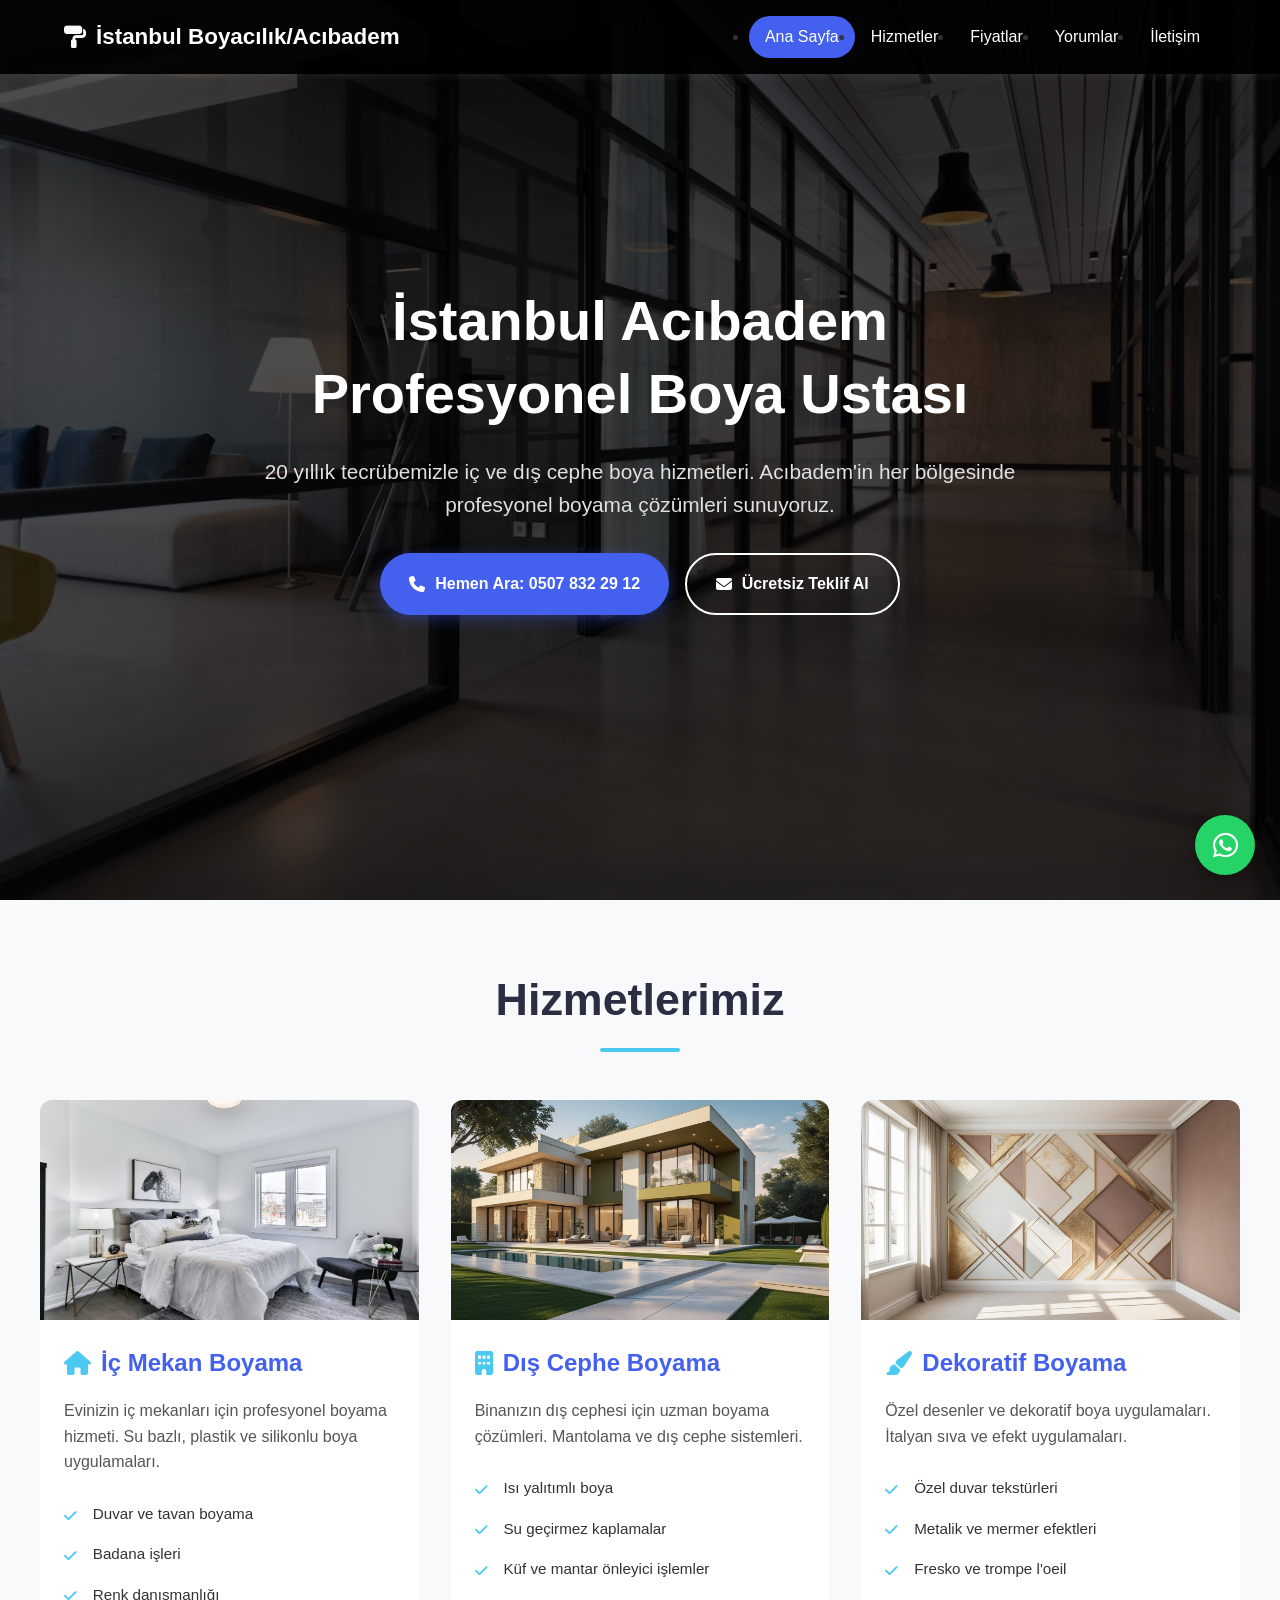
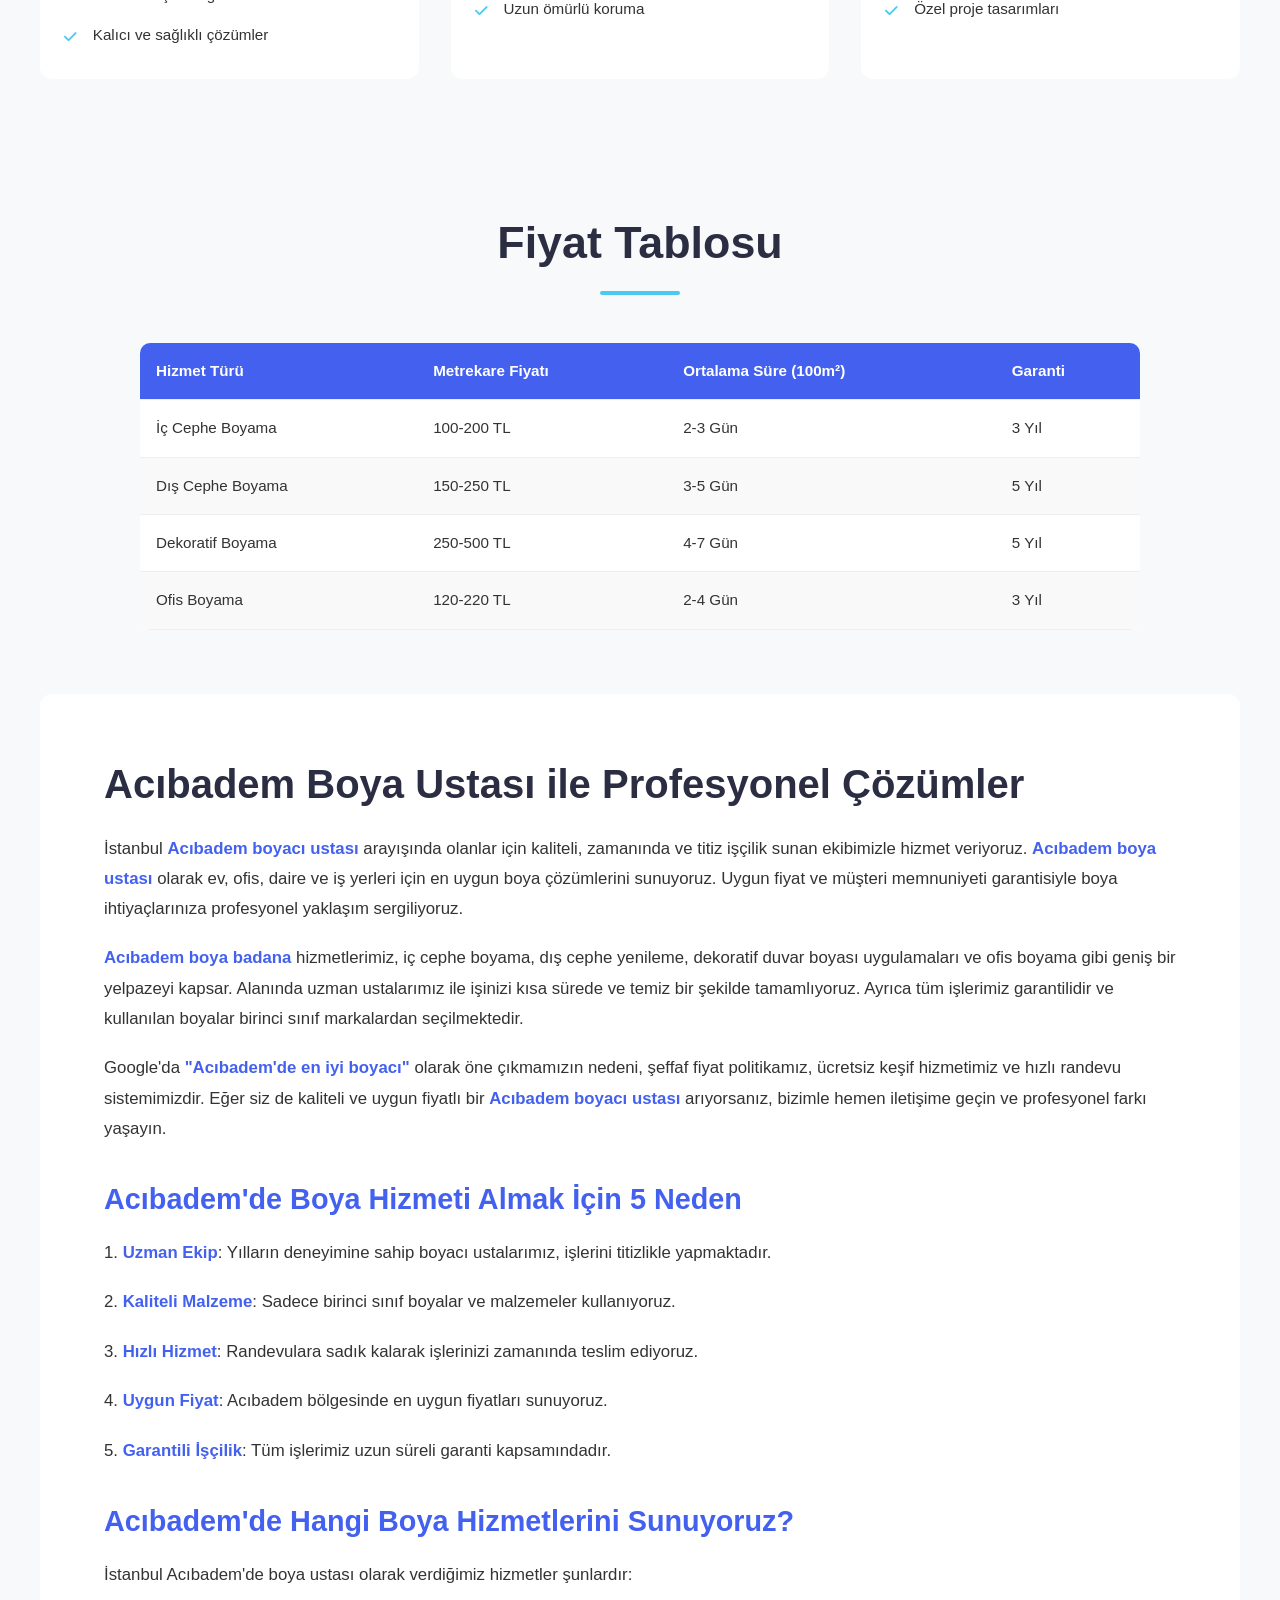
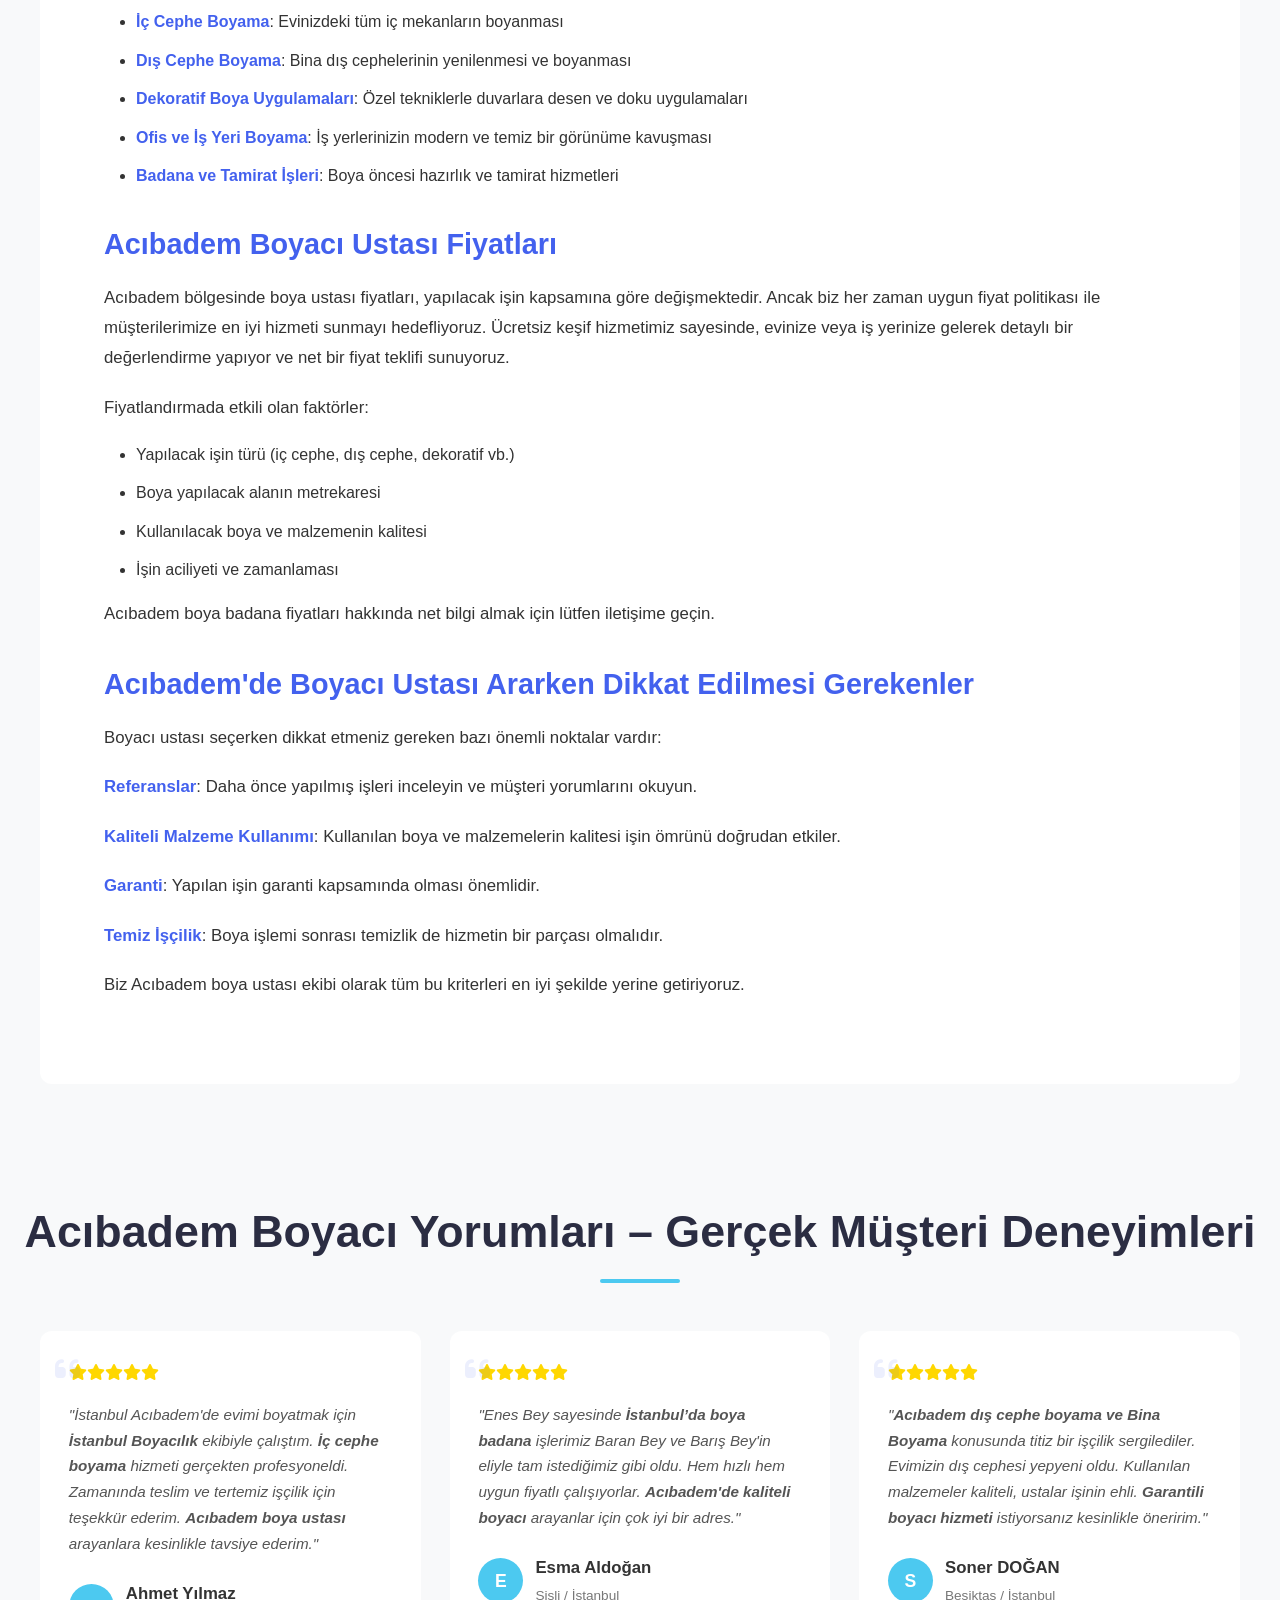
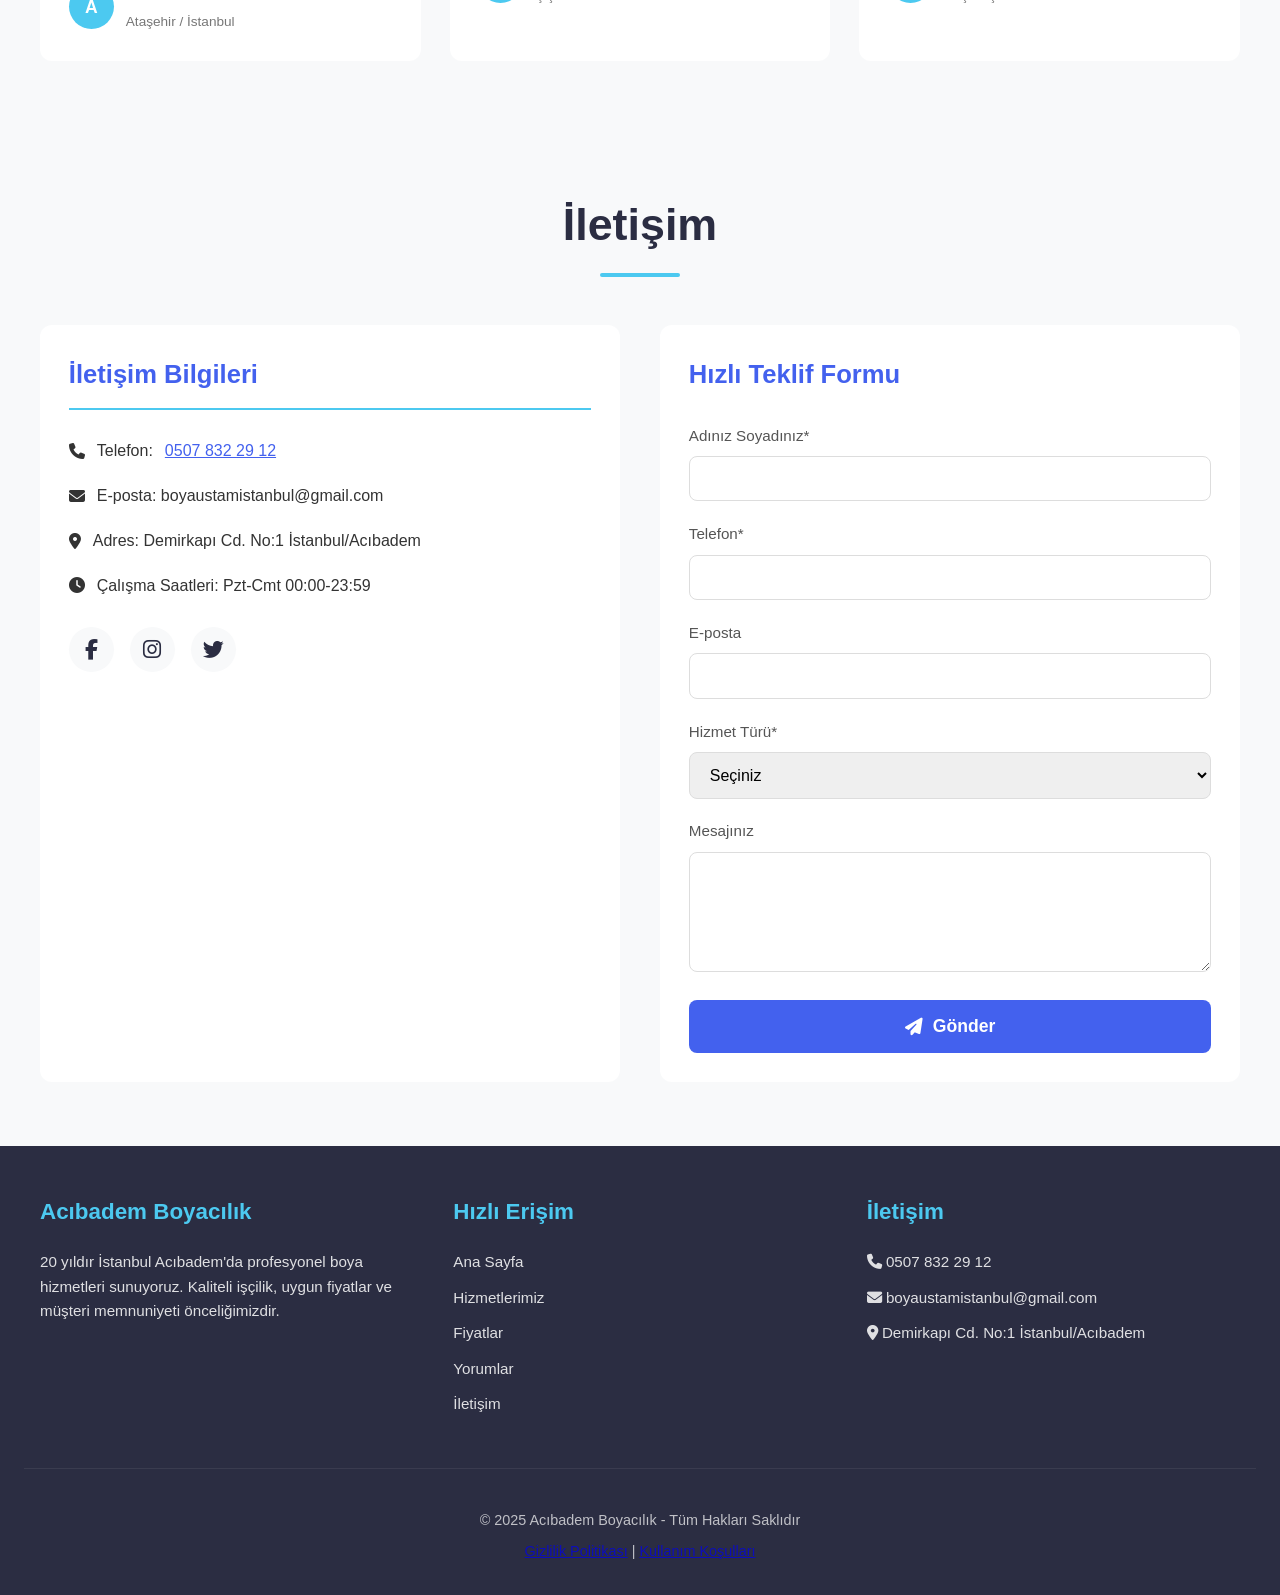
==== index.html @ 25bd0e9e "Seo calismasi" ====
<!DOCTYPE html>
<html lang="tr">
<head>
  <meta charset="UTF-8">
  <meta name="viewport" content="width=device-width, initial-scale=1.0">
  <title>İstanbul Acıbadem Boya Ustası | Profesyonel Boya Badana Hizmeti</title>

  <!-- SEO Meta Tags -->
  <meta name="description" content="Acıbadem bölgesinde 20 yıllık deneyimle iç ve dış cephe boyama, dekoratif boya ve ofis boyama hizmetleri. İstanbul Acıbadem'de uygun fiyatlı boyacı arayanlara özel çözümler.">
  <meta name="keywords" content="Acıbadem boyacı, İstanbul boya ustası, ev boyama, iç cephe boya, dış cephe boya, dekoratif boya, profesyonel boyacı, uygun fiyatlı boya badana, güvenilir boyacı Acıbadem">
  <meta name="author" content="Acıbadem Boyacılık">
  <meta name="robots" content="index, follow">

  <link rel="icon" href="images/favicon.ico" type="image/x-icon">
  <link rel="stylesheet" href="fontawesome-free-6.7.2-web/css/all.css">
  <!-- Schema.org yapılandırılmış veri (JSON-LD) -->
  <script type="application/ld+json">
  {
    "@context": "https://schema.org",
    "@type": "LocalBusiness",
    "name": "Acıbadem Boyacılık",
    "image": "https://example.com/logo.jpg",
    "address": {
      "@type": "PostalAddress",
      "streetAddress": "Demirkapı Cd. No:1",
      "addressLocality": "Acıbadem",
      "addressRegion": "İstanbul",
      "postalCode": "34000",
      "addressCountry": "TR"
    },
    "telephone": "+905078322912",
    "email": "boyaustamistanbul@gmail.com",
    "url": "https://istanbulboyacilik.com/acibadem-boya-ustasi",
    "priceRange": "₺₺",
    "openingHours": "Mo-Sa 00:00-23:59",
    "geo": {
      "@type": "GeoCoordinates",
      "latitude": "41.0138",
      "longitude": "29.0438"
    },
    "areaServed": {
      "@type": "Place",
      "name": "İstanbul Acıbadem"
    },
    "aggregateRating": {
      "@type": "AggregateRating",
      "ratingValue": "5",
      "reviewCount": "9"
    }
  }
  </script>  
   
  <style>
    :root {
      --primary: #4361ee;
      --secondary: #3a0ca3;
      --accent: #4cc9f0;
      --light: #f8f9fa;
      --dark: #2b2d42;
      --success: #25D366;
      --warning: #FF9E00;
      --shadow: 0 4px 12px rgba(255, 255, 255, 0.1);
      --transition: all 0.3s ease;
    }
    
    * {
      margin: 0;
      padding: 0;
      box-sizing: border-box;
    }
    
    body {
      font-family: 'Roboto', sans-serif;
      line-height: 1.6;
      color: #333;
      background: var(--light);
      overflow-x: hidden;
    }
    
    /* Header & Navigation - Mobile First */
    header {
      background-color: rgba(0, 0, 0, 0.92);
      position: fixed;
      width: 100%;
      top: 0;
      z-index: 1000;
      box-shadow: 0 2px 10px rgba(184, 183, 183, 0.1);
    }
    
    nav {
      display: flex;
      justify-content: space-between;
      align-items: center;
      padding: 1rem 5%;
      max-width: 1400px;
      margin: 0 auto;
    }
    
    .logo {
      font-size: 1.4rem;
      font-weight: 700;
      color: #fff;
      display: flex;
      align-items: center;
      gap: 10px;
    }
    
    .logo i {
      color: var(--light);
    }
    
    .main-nav {
      position: fixed;
      top: 70px;
      left: 0;
      right: 0;
      background: rgba(78, 78, 78, 0.95);
      flex-direction: column;
      padding: 1rem;
      align-items: center;
      transform: translateY(-150%);
      transition: transform 0.4s ease;
      z-index: 999;
      gap: 0;
      display: flex;
    }
    
    .main-nav.active {
      transform: translateY(0);
    }
    
    .main-nav li {
      margin: 0.5rem 0;
      width: 100%;
      text-align: center;
    }
    
    .main-nav li a {
      display: block;
      padding: 1rem;
      border-radius: 0;
      text-decoration: none;
      color: #fff;
      font-weight: 500;
      transition: var(--transition);
    }
    
    .main-nav li a:hover,
    .main-nav li a.active {
      background-color: var(--primary);
      color: white;
    }
    
    .mobile-menu-button {
      display: block;
      background: transparent;
      border: none;
      color: white;
      font-size: 1.5rem;
      cursor: pointer;
      z-index: 1001;
    }
    
    /* Hero Section */
    .hero {
      position: relative;
      height: 100vh;
      background: linear-gradient(rgba(0, 0, 0, 0.7), rgba(0, 0, 0, 0.7)), 
                  url('images/gallery/istanbul-boya-ustas-IsYeri.WebP') center/cover no-repeat;
      display: flex;
      justify-content: center;
      align-items: center;
      text-align: center;
      color: #fff;
      padding: 0 1rem;
      margin-top: 70px;
    }
    
    .hero-content {
      max-width: 800px;
      padding: 1rem;
    }
    
    .hero h1 {
      font-size: 2.2rem;
      margin-bottom: 1.5rem;
      line-height: 1.3;
    }
    
    .hero p {
      font-size: 1.1rem;
      margin-bottom: 2rem;
      color: #e0e0e0;
    }
    
    .hero-buttons {
      display: flex;
      justify-content: center;
      gap: 1rem;
      flex-wrap: wrap;
    }
    
    .btn {
      padding: 1rem 1.8rem;
      border-radius: 50px;
      font-weight: 600;
      font-size: 1rem;
      text-decoration: none;
      transition: var(--transition);
      display: inline-flex;
      align-items: center;
      gap: 10px;
      white-space: nowrap;
    }
    
    .btn-primary {
      background: var(--primary);
      color: white;
      box-shadow: 0 4px 15px rgba(67, 97, 238, 0.4);
    }
    
    .btn-primary:hover {
      background: #3251d4;
      transform: translateY(-3px);
      box-shadow: 0 6px 20px rgba(67, 97, 238, 0.5);
    }
    
    .btn-secondary {
      background: transparent;
      color: white;
      border: 2px solid white;
    }
    
    .btn-secondary:hover {
      background: rgba(255, 255, 255, 0.1);
      transform: translateY(-3px);
    }
    
    .whatsapp-button {
      position: fixed;
      bottom: 25px;
      right: 25px;
      background: var(--success);
      color: #fff;
      width: 60px;
      height: 60px;
      border-radius: 50%;
      display: flex;
      align-items: center;
      justify-content: center;
      font-size: 1.8rem;
      text-decoration: none;
      box-shadow: 0 5px 15px rgba(0, 0, 0, 0.3);
      z-index: 100;
      transition: var(--transition);
    }
    
    .whatsapp-button:hover {
      transform: scale(1.1);
    }
    
    
  </style>
    <link rel="stylesheet" href="style.css">
</head>
<body> 
    <header>
        <nav>
            <div class="logo">
                <i class="fas fa-paint-roller"></i>İstanbul Boyacılık/Acıbadem
            </div>
            <ul class="main-nav">
                <li><a href="#anasayfa" class="active">Ana Sayfa</a></li>
                <li><a href="#hizmetler">Hizmetler</a></li>
                <li><a href="#fiyatlar">Fiyatlar</a></li>
                <li><a href="#yorumlar">Yorumlar</a></li>
                <li><a href="#iletisim">İletişim</a></li>
            </ul>
            <button class="mobile-menu-button" aria-label="Menüyü Aç/Kapat">
                <i class="fas fa-bars"></i>
            </button>
        </nav>
    </header>

    <!-- Hero Section -->
    <section id="anasayfa" class="hero">
        <div class="hero-content">
            <h1>İstanbul Acıbadem Profesyonel Boya Ustası</h1>
            <p>20 yıllık tecrübemizle iç ve dış cephe boya hizmetleri. Acıbadem'in her bölgesinde profesyonel boyama çözümleri sunuyoruz.</p>
            <div class="hero-buttons">
                <a href="tel:+905078322912" class="btn btn-primary">
                    <i class="fas fa-phone"></i> Hemen Ara: 0507 832 29 12
                </a>
                <a href="#iletisim" class="btn btn-secondary">
                    <i class="fas fa-envelope"></i> Ücretsiz Teklif Al
                </a>
            </div>
        </div>
    </section>
        <section id="hizmetler" class="services">
        <div class="section-title">
            <h2>Hizmetlerimiz</h2>
        </div>
        <div class="services-grid">
            <div class="service-card">
                <div class="service-img">
                   <img src="images/gallery/icCehpe.WebP" alt="Acıbadem iç mekan boyama hizmeti">
                </div>
                <div class="service-content">
                    <h3><i class="fas fa-home"></i> İç Mekan Boyama</h3>
                    <p>Evinizin iç mekanları için profesyonel boyama hizmeti. Su bazlı, plastik ve silikonlu boya uygulamaları.</p>
                    <ul class="service-features">
                        <li>Duvar ve tavan boyama</li>
                        <li>Badana işleri</li>
                        <li>Renk danışmanlığı</li>
                        <li>Kalıcı ve sağlıklı çözümler</li>
                    </ul>
                </div>
            </div>
            
            <div class="service-card">
                <div class="service-img">
                    <img src="images/gallery/disCehpe.WebP" alt="Acıbadem Dış Cephe Boyama">
                </div>
                <div class="service-content">
                    <h3><i class="fas fa-building"></i> Dış Cephe Boyama</h3>
                    <p>Binanızın dış cephesi için uzman boyama çözümleri. Mantolama ve dış cephe sistemleri.</p>
                    <ul class="service-features">
                        <li>Isı yalıtımlı boya</li>
                        <li>Su geçirmez kaplamalar</li>
                        <li>Küf ve mantar önleyici işlemler</li>
                        <li>Uzun ömürlü koruma</li>
                    </ul>
                </div>
            </div>
            
            <div class="service-card">
                <div class="service-img">
                    <img src="images/gallery/istanbul-boya-ustas-dekoratif1.WebP" alt="Acıbadem Dekoratif Boyama">
                </div>
                <div class="service-content">
                    <h3><i class="fas fa-paint-brush"></i> Dekoratif Boyama</h3>
                    <p>Özel desenler ve dekoratif boya uygulamaları. İtalyan sıva ve efekt uygulamaları.</p>
                    <ul class="service-features">
                        <li>Özel duvar tekstürleri</li>
                        <li>Metalik ve mermer efektleri</li>
                        <li>Fresko ve trompe l'oeil</li>
                        <li>Özel proje tasarımları</li>
                    </ul>
                </div>
            </div>
        </div>
    </section>

    <!-- Pricing Section -->
    <section id="fiyatlar" class="pricing">
        <div class="section-title">
            <h2>Fiyat Tablosu</h2>
        </div>
        <div class="pricing-table">
            <table>
                <thead>
                    <tr>
                        <th>Hizmet Türü</th>
                        <th>Metrekare Fiyatı</th>
                        <th>Ortalama Süre (100m²)</th>
                        <th>Garanti</th>
                    </tr>
                </thead>
                <tbody>
                    <tr>
                        <td>İç Cephe Boyama</td>
                        <td>100-200 TL</td>
                        <td>2-3 Gün</td>
                        <td>3 Yıl</td>
                    </tr>
                    <tr>
                        <td>Dış Cephe Boyama</td>
                        <td>150-250 TL</td>
                        <td>3-5 Gün</td>
                        <td>5 Yıl</td>
                    </tr>
                    <tr>
                        <td>Dekoratif Boyama</td>
                        <td>250-500 TL</td>
                        <td>4-7 Gün</td>
                        <td>5 Yıl</td>
                    </tr>
                    <tr>
                        <td>Ofis Boyama</td>
                        <td>120-220 TL</td>
                        <td>2-4 Gün</td>
                        <td>3 Yıl</td>
                    </tr>
                </tbody>
            </table>
        </div>
    </section>

    <!-- SEO Content Section -->
    <section class="seo-content">
        <h1>Acıbadem Boya Ustası ile Profesyonel Çözümler</h1>
        <p>İstanbul <strong>Acıbadem boyacı ustası</strong> arayışında olanlar için kaliteli, zamanında ve titiz işçilik sunan ekibimizle hizmet veriyoruz. <strong>Acıbadem boya ustası</strong> olarak ev, ofis, daire ve iş yerleri için en uygun boya çözümlerini sunuyoruz. Uygun fiyat ve müşteri memnuniyeti garantisiyle boya ihtiyaçlarınıza profesyonel yaklaşım sergiliyoruz.</p>
        <p><strong>Acıbadem boya badana</strong> hizmetlerimiz, iç cephe boyama, dış cephe yenileme, dekoratif duvar boyası uygulamaları ve ofis boyama gibi geniş bir yelpazeyi kapsar. Alanında uzman ustalarımız ile işinizi kısa sürede ve temiz bir şekilde tamamlıyoruz. Ayrıca tüm işlerimiz garantilidir ve kullanılan boyalar birinci sınıf markalardan seçilmektedir.</p>
        <p>Google'da <strong>"Acıbadem'de en iyi boyacı"</strong> olarak öne çıkmamızın nedeni, şeffaf fiyat politikamız, ücretsiz keşif hizmetimiz ve hızlı randevu sistemimizdir. Eğer siz de kaliteli ve uygun fiyatlı bir <strong>Acıbadem boyacı ustası</strong> arıyorsanız, bizimle hemen iletişime geçin ve profesyonel farkı yaşayın.</p>
        
        <h2>Acıbadem'de Boya Hizmeti Almak İçin 5 Neden</h2>
        <p>1. <strong>Uzman Ekip</strong>: Yılların deneyimine sahip boyacı ustalarımız, işlerini titizlikle yapmaktadır.</p>
        <p>2. <strong>Kaliteli Malzeme</strong>: Sadece birinci sınıf boyalar ve malzemeler kullanıyoruz.</p>
        <p>3. <strong>Hızlı Hizmet</strong>: Randevulara sadık kalarak işlerinizi zamanında teslim ediyoruz.</p>
        <p>4. <strong>Uygun Fiyat</strong>: Acıbadem bölgesinde en uygun fiyatları sunuyoruz.</p>
        <p>5. <strong>Garantili İşçilik</strong>: Tüm işlerimiz uzun süreli garanti kapsamındadır.</p>
        
        <h2>Acıbadem'de Hangi Boya Hizmetlerini Sunuyoruz?</h2>
        <p>İstanbul Acıbadem'de boya ustası olarak verdiğimiz hizmetler şunlardır:</p>
        <ul>
          <li><strong>İç Cephe Boyama</strong>: Evinizdeki tüm iç mekanların boyanması</li>
          <li><strong>Dış Cephe Boyama</strong>: Bina dış cephelerinin yenilenmesi ve boyanması</li>
          <li><strong>Dekoratif Boya Uygulamaları</strong>: Özel tekniklerle duvarlara desen ve doku uygulamaları</li>
          <li><strong>Ofis ve İş Yeri Boyama</strong>: İş yerlerinizin modern ve temiz bir görünüme kavuşması</li>
          <li><strong>Badana ve Tamirat İşleri</strong>: Boya öncesi hazırlık ve tamirat hizmetleri</li>
        </ul>
        
        <h2>Acıbadem Boyacı Ustası Fiyatları</h2>
        <p>Acıbadem bölgesinde boya ustası fiyatları, yapılacak işin kapsamına göre değişmektedir. Ancak biz her zaman uygun fiyat politikası ile müşterilerimize en iyi hizmeti sunmayı hedefliyoruz. Ücretsiz keşif hizmetimiz sayesinde, evinize veya iş yerinize gelerek detaylı bir değerlendirme yapıyor ve net bir fiyat teklifi sunuyoruz.</p>
        <p>Fiyatlandırmada etkili olan faktörler:</p>
        <ul>
          <li>Yapılacak işin türü (iç cephe, dış cephe, dekoratif vb.)</li>
          <li>Boya yapılacak alanın metrekaresi</li>
          <li>Kullanılacak boya ve malzemenin kalitesi</li>
          <li>İşin aciliyeti ve zamanlaması</li>
        </ul>
        <p>Acıbadem boya badana fiyatları hakkında net bilgi almak için lütfen iletişime geçin.</p>
        
        <h2>Acıbadem'de Boyacı Ustası Ararken Dikkat Edilmesi Gerekenler</h2>
        <p>Boyacı ustası seçerken dikkat etmeniz gereken bazı önemli noktalar vardır:</p>
        <p><strong>Referanslar</strong>: Daha önce yapılmış işleri inceleyin ve müşteri yorumlarını okuyun.</p>
        <p><strong>Kaliteli Malzeme Kullanımı</strong>: Kullanılan boya ve malzemelerin kalitesi işin ömrünü doğrudan etkiler.</p>
        <p><strong>Garanti</strong>: Yapılan işin garanti kapsamında olması önemlidir.</p>
        <p><strong>Temiz İşçilik</strong>: Boya işlemi sonrası temizlik de hizmetin bir parçası olmalıdır.</p>
        <p>Biz Acıbadem boya ustası ekibi olarak tüm bu kriterleri en iyi şekilde yerine getiriyoruz.</p>
    </section>

   <section id="yorumlar" class="testimonials">
        <div class="section-title">
            <h2>Acıbadem Boyacı Yorumları – Gerçek Müşteri Deneyimleri</h2>
        </div>
        <div class="testimonials-grid">
            <div class="testimonial-card">
                <div class="rating">
                    <i class="fas fa-star"></i><i class="fas fa-star"></i><i class="fas fa-star"></i><i class="fas fa-star"></i><i class="fas fa-star"></i>
                </div>
                <p class="testimonial-content">"İstanbul Acıbadem'de evimi boyatmak için <strong>İstanbul Boyacılık</strong> ekibiyle çalıştım. <strong>İç cephe boyama</strong> hizmeti gerçekten profesyoneldi. Zamanında teslim ve tertemiz işçilik için teşekkür ederim. <strong>Acıbadem boya ustası</strong> arayanlara kesinlikle tavsiye ederim."</p>
                <div class="client-info">
                    <div class="client-avatar">A</div>
                    <div class="client-details">
                        <h4>Ahmet Yılmaz</h4>
                        <p>Ataşehir / İstanbul</p>
                    </div>
                </div>
            </div>
            
            <div class="testimonial-card">
                <div class="rating">
                    <i class="fas fa-star"></i><i class="fas fa-star"></i><i class="fas fa-star"></i><i class="fas fa-star"></i><i class="fas fa-star"></i>
                </div>
                <p class="testimonial-content">"Enes Bey sayesinde <strong>İstanbul’da boya badana</strong> işlerimiz Baran Bey ve Barış Bey'in eliyle tam istediğimiz gibi oldu. Hem hızlı hem uygun fiyatlı çalışıyorlar. <strong>Acıbadem'de kaliteli boyacı</strong> arayanlar için çok iyi bir adres."</p>
                <div class="client-info">
                    <div class="client-avatar">E</div>
                    <div class="client-details">
                        <h4>Esma Aldoğan</h4>
                        <p>Şişli / İstanbul</p>
                    </div>
                </div>
            </div>
            
            <div class="testimonial-card">
                <div class="rating">
                    <i class="fas fa-star"></i><i class="fas fa-star"></i><i class="fas fa-star"></i><i class="fas fa-star"></i><i class="fas fa-star"></i>
                </div>
                <p class="testimonial-content">"<strong>Acıbadem dış cephe boyama ve Bina Boyama</strong> konusunda titiz bir işçilik sergilediler. Evimizin dış cephesi yepyeni oldu. Kullanılan malzemeler kaliteli, ustalar işinin ehli. <strong>Garantili boyacı hizmeti</strong> istiyorsanız kesinlikle öneririm."</p>
                <div class="client-info">
                    <div class="client-avatar">S</div>
                    <div class="client-details">
                        <h4>Soner DOĞAN</h4>
                        <p>Beşiktaş / İstanbul</p>
                    </div>
                </div>
            </div>
        </div>

        <script type="application/ld+json">
        {
          "@context": "https://schema.org",
          "@type": "Review",
          "author": {
            "@type": "Person",
            "name": "Ahmet Yılmaz"
          },
          "reviewRating": {
            "@type": "Rating",
            "ratingValue": "5",
            "bestRating": "5"
          },
          "reviewBody": "İstanbul Acıbadem'de evimi boyatmak için İstanbul Boyacılık ekibiyle çalıştım.İç cephe boyama hizmeti gerçekten profesyoneldi. Zamanında teslim ve tertemiz işçilik için teşekkür ederim. Acıbadem boya ustası arayanlara kesinlikle tavsiye ederim.",
          "itemReviewed": {
            "@type": "LocalBusiness",
            "name": "İstanbul Boyacılık"
          }
        }
        </script>

        <script type="application/ld+json">
        {
          "@context": "https://schema.org",
          "@type": "Review",
          "author": {
            "@type": "Person",
            "name": "Esma Aldoğan"
          },
          "reviewRating": {
            "@type": "Rating",
            "ratingValue": "5",
            "bestRating": "5"
          },
          "reviewBody": "Acıbadem boya badana işlerimiz tam istediğimiz gibi oldu. Uygun fiyatlı ve kaliteli boyacı hizmeti verdiler.",
          "itemReviewed": {
            "@type": "LocalBusiness",
            "name": "İstanbul Acıbadem Boyacılık"
          }
        }
        </script>

        <script type="application/ld+json">
        {
          "@context": "https://schema.org",
          "@type": "Review",
          "author": {
            "@type": "Person",
            "name": "Soner DOĞAN"
          },
          "reviewRating": {
            "@type": "Rating",
            "ratingValue": "5",
            "bestRating": "5"
          },
          "reviewBody": "Acıbadem dış cephe boyama konusunda oldukça memnun kaldık. Kaliteli malzeme ve garantili boyacı hizmeti aldık.",
          "itemReviewed": {
            "@type": "LocalBusiness",
            "name": "Acıbadem Boyacılık"
          }
        }
        </script>
    </section>


    <!-- Contact Section -->
    <section id="iletisim" class="contact">
        <div class="section-title">
            <h2>İletişim</h2>
        </div>
        <div class="contact-container">
            <div class="contact-info">
                <h3>İletişim Bilgileri</h3>
                <p>
                    <i class="fas fa-phone"></i>
                    Telefon: <a href="tel:+905078322912" style="color: #4361ee; font-weight: 500;">0507 832 29 12</a>
                </p>
                <p>
                    <i class="fas fa-envelope"></i>
                    E-posta: boyaustamistanbul@gmail.com
                </p>
                <p>
                    <i class="fas fa-map-marker-alt"></i> 
                    Adres: Demirkapı Cd. No:1 İstanbul/Acıbadem
                </p>
                <p>
                    <i class="fas fa-clock"></i> 
                    Çalışma Saatleri: Pzt-Cmt 00:00-23:59
                </p>
                <div class="social-links">
                    <a href="#" aria-label="Facebook">
                        <i class="fab fa-facebook-f"></i>
                    </a>
                    <a href="#" aria-label="Instagram">
                        <i class="fab fa-instagram"></i>
                    </a>
                    <a href="#" aria-label="Twitter">
                        <i class="fab fa-twitter"></i>
                    </a>
                </div>
            </div>
            
            <div class="contact-form">
                <h3>Hızlı Teklif Formu</h3>
                <form id="quote-form">
                    <div class="form-group">
                        <label for="name">Adınız Soyadınız*</label>
                        <input type="text" id="name" required>
                    </div>
                    <div class="form-group">
                        <label for="phone">Telefon*</label>
                        <input type="tel" id="phone" required>
                    </div>
                    <div class="form-group">
                        <label for="email">E-posta</label>
                        <input type="email" id="email">
                    </div>
                    <div class="form-group">
                        <label for="service">Hizmet Türü*</label>
                        <select id="service" required>
                            <option value="">Seçiniz</option>
                            <option value="ic-cephe">İç Cephe Boyama</option>
                            <option value="dis-cephe">Dış Cephe Boyama</option>
                            <option value="dekoratif">Dekoratif Boyama</option>
                        </select>
                    </div>
                    <div class="form-group">
                        <label for="message">Mesajınız</label>
                        <textarea id="message"></textarea>
                    </div>
                    <button type="submit" class="btn-form">
                        <i class="fas fa-paper-plane"></i> Gönder
                    </button>
                </form>
            </div>
        </div>
    </section>

    <!-- WhatsApp Button -->
    <a href="https://wa.me/905078322912" class="whatsapp-button" target="_blank" rel="noopener noreferrer" aria-label="WhatsApp ile iletişime geç">
        <i class="fab fa-whatsapp"></i>
    </a>

    <!-- Footer -->
    <footer>
        <div class="footer-content">
            <div class="footer-section">
                <h3>Acıbadem Boyacılık</h3>
                <p>20 yıldır İstanbul Acıbadem'da profesyonel boya hizmetleri sunuyoruz. Kaliteli işçilik, uygun fiyatlar ve müşteri memnuniyeti önceliğimizdir.</p>
            </div>
            <div class="footer-section">
                <h3>Hızlı Erişim</h3>
                <ul>
                    <li><a href="#anasayfa">Ana Sayfa</a></li>
                    <li><a href="#hizmetler">Hizmetlerimiz</a></li>
                    <li><a href="#fiyatlar">Fiyatlar</a></li>
                    <li><a href="#yorumlar">Yorumlar</a></li>
                    <li><a href="#iletisim">İletişim</a></li>
                </ul>
            </div>
            <div class="footer-section">
                <h3>İletişim</h3>
                <p><i class="fas fa-phone"></i> 0507 832 29 12</p>
                <p><i class="fas fa-envelope"></i> boyaustamistanbul@gmail.com</p>
                <p><i class="fas fa-map-marker-alt"></i> Demirkapı Cd. No:1 İstanbul/Acıbadem</p>
            </div>
        </div>
        <div class="copyright">
            <p>&copy; 2025 Acıbadem Boyacılık - Tüm Hakları Saklıdır</p>
            <p><a href="/gizlilik-politikasi">Gizlilik Politikası</a> | <a href="/kullanim-kosullari">Kullanım Koşulları</a></p>
        </div>
    </footer>
     <script src="main.js"></script>
   
</body>
</html>
---- style.css ----
section {
      padding: 4rem 1.5rem;
    }
    
    .section-title {
      text-align: center;
      margin-bottom: 3rem;
    }
    
    .section-title h2 {
      font-size: 2.2rem;
      color: var(--dark);
      position: relative;
      display: inline-block;
      padding-bottom: 1rem;
    }
    
    .section-title h2::after {
      content: '';
      position: absolute;
      bottom: 0;
      left: 50%;
      transform: translateX(-50%);
      width: 80px;
      height: 4px;
      background: var(--accent);
      border-radius: 2px;
    }
    
    /* Services Section */
    .services-grid {
      display: grid;
      grid-template-columns: 1fr;
      gap: 2rem;
      max-width: 1200px;
      margin: 0 auto;
    }
    
    .service-card {
      background: #fff;
      border-radius: 12px;
      overflow: hidden;
      box-shadow: var(--shadow);
      transition: var(--transition);
    }
    
    .service-card:hover {
      transform: translateY(-8px);
      box-shadow: 0 12px 25px rgba(0, 0, 0, 0.12);
    }
    
    .service-img {
      height: 220px;
      overflow: hidden;
    }
    
    .service-img img {
      width: 100%;
      height: 100%;
      object-fit: cover;
      transition: transform 0.5s ease;
    }
    
    .service-card:hover .service-img img {
      transform: scale(1.05);
    }
    
    .service-content {
      padding: 1.5rem;
    }
    
    .service-content h3 {
      font-size: 1.4rem;
      margin-bottom: 1rem;
      color: var(--primary);
      display: flex;
      align-items: center;
      gap: 10px;
    }
    
    .service-content h3 i {
      color: var(--accent);
    }
    
    .service-content p {
      margin-bottom: 1.2rem;
      color: #555;
      font-size: 1rem;
    }
    
    .service-features {
      list-style: none;
      padding: 0;
    }
    
    .service-features li {
      padding: 0.5rem 0;
      position: relative;
      padding-left: 1.8rem;
      font-size: 0.95rem;
    }
    
    .service-features li::before {
      content: '\f00c';
      font-family: 'Font Awesome 5 Free';
      font-weight: 900;
      position: absolute;
      left: 0;
      top: 0.6rem;
      color: var(--accent);
      font-size: 0.9rem;
    }
    
    /* Pricing Section */
    .pricing {
      background: #f8f9fa;
    }
    
    .pricing-table {
      width: 100%;
      overflow-x: auto;
      margin: 0 auto;
      border-radius: 10px;
      box-shadow: var(--shadow);
      max-width: 1000px;
    }
    
    table {
      width: 100%;
      border-collapse: collapse;
      background: white;
      min-width: 600px;
    }
    
    th, td {
      padding: 1rem;
      text-align: left;
      border-bottom: 1px solid #eee;
      font-size: 0.95rem;
    }
    
    th {
      background-color: var(--primary);
      color: #fff;
      font-weight: 600;
    }
    
    tr:nth-child(even) {
      background-color: #f9f9f9;
    }
    
    tr:hover {
      background-color: #f1f1f1;
    }
    
    /* SEO Content Section */
    .seo-content {
      background: white;
      padding: 3rem 1.5rem;
      border-radius: 12px;
      box-shadow: var(--shadow);
      max-width: 1200px;
      margin: 0 auto 3rem;
    }
    
    .seo-content h1 {
      font-size: 2.2rem;
      color: var(--dark);
      margin-bottom: 1.5rem;
      line-height: 1.3;
    }
    
    .seo-content h2 {
      font-size: 1.8rem;
      color: var(--primary);
      margin: 2rem 0 1rem;
    }
    
    .seo-content p {
      margin-bottom: 1.2rem;
      line-height: 1.8;
      font-size: 1.05rem;
    }
    
    .seo-content strong {
      color: var(--primary);
    }
    
    .seo-content ul {
      margin: 1rem 0 1rem 2rem;
    }
    
    .seo-content li {
      margin-bottom: 0.8rem;
      line-height: 1.6;
    }
    
    /* Testimonials Section */
    .testimonials-grid {
      display: grid;
      grid-template-columns: 1fr;
      gap: 1.8rem;
      max-width: 1200px;
      margin: 0 auto;
    }
    
    .testimonial-card {
      background: white;
      padding: 1.8rem;
      border-radius: 12px;
      box-shadow: var(--shadow);
      position: relative;
    }
    
    .testimonial-card::before {
      content: '\f10d';
      font-family: 'Font Awesome 5 Free';
      font-weight: 900;
      position: absolute;
      top: 15px;
      left: 15px;
      font-size: 1.8rem;
      color: rgba(67, 97, 238, 0.1);
    }
    
    .rating {
      color: gold;
      margin-bottom: 1rem;
      font-size: 1rem;
    }
    
    .testimonial-content {
      font-style: italic;
      margin-bottom: 1.5rem;
      color: #555;
      line-height: 1.7;
      font-size: 0.95rem;
    }
    
    .client-info {
      display: flex;
      align-items: center;
      gap: 12px;
    }
    
    .client-avatar {
      width: 45px;
      height: 45px;
      border-radius: 50%;
      background: var(--accent);
      display: flex;
      align-items: center;
      justify-content: center;
      color: white;
      font-weight: bold;
      font-size: 1.1rem;
    }
    
    .client-details h4 {
      font-weight: 600;
      margin-bottom: 0.2rem;
      font-size: 1.05rem;
    }
    
    .client-details p {
      color: #777;
      font-size: 0.85rem;
    }
    
    /* Contact Section */
    .contact-container {
      display: grid;
      grid-template-columns: 1fr;
      gap: 2.5rem;
      max-width: 1200px;
      margin: 0 auto;
    }
    
    .contact-info {
      background: white;
      padding: 1.8rem;
      border-radius: 12px;
      box-shadow: var(--shadow);
    }
    
    .contact-info h3 {
      font-size: 1.6rem;
      color: var(--primary);
      margin-bottom: 1.8rem;
      padding-bottom: 0.8rem;
      border-bottom: 2px solid var(--accent);
    }
    
    .contact-info p {
      margin: 1.2rem 0;
      font-size: 1rem;
      display: flex;
      align-items: center;
      gap: 12px;
    }
    
    .social-links {
      display: flex;
      gap: 1rem;
      margin-top: 1.8rem;
    }
    
    .social-links a {
      width: 45px;
      height: 45px;
      background: var(--light);
      border-radius: 50%;
      display: flex;
      align-items: center;
      justify-content: center;
      font-size: 1.3rem;
      color: var(--dark);
      text-decoration: none;
      transition: var(--transition);
    }
    
    .social-links a:hover {
      background: var(--primary);
      color: white;
      transform: translateY(-3px);
    }
    
    .contact-form {
      background: white;
      padding: 1.8rem;
      border-radius: 12px;
      box-shadow: var(--shadow);
    }
    
    .contact-form h3 {
      font-size: 1.6rem;
      color: var(--primary);
      margin-bottom: 1.8rem;
    }
    
    .form-group {
      margin-bottom: 1.3rem;
    }
    
    .form-group label {
      display: block;
      margin-bottom: 0.5rem;
      font-weight: 500;
      color: #555;
      font-size: 0.95rem;
    }
    
    .form-group input,
    .form-group textarea,
    .form-group select {
      width: 100%;
      padding: 0.8rem 1rem;
      border: 1px solid #ddd;
      border-radius: 8px;
      font-size: 1rem;
      font-family: 'Roboto', sans-serif;
      transition: var(--transition);
    }
    
    .form-group input:focus,
    .form-group textarea:focus,
    .form-group select:focus {
      outline: none;
      border-color: var(--accent);
      box-shadow: 0 0 0 3px rgba(76, 201, 240, 0.2);
    }
    
    .form-group textarea {
      resize: vertical;
      min-height: 120px;
    }
    
    .btn-form {
      width: 100%;
      padding: 1rem;
      background: var(--primary);
      color: white;
      border: none;
      border-radius: 8px;
      font-size: 1.1rem;
      font-weight: 600;
      cursor: pointer;
      transition: var(--transition);
      display: flex;
      justify-content: center;
      align-items: center;
      gap: 10px;
    }
    
    .btn-form:hover {
      background: #3251d4;
      transform: translateY(-2px);
    }
    
    footer {
      background: var(--dark);
      color: #fff;
      padding: 3rem 1.5rem 1.5rem;
    }
    
    .footer-content {
      display: grid;
      grid-template-columns: 1fr;
      gap: 2.5rem;
      max-width: 1200px;
      margin: 0 auto;
    }
    
    .footer-section h3 {
      font-size: 1.4rem;
      margin-bottom: 1.3rem;
      color: var(--accent);
    }
    
    .footer-section li, 
    .footer-section p {
      margin-bottom: 0.7rem;
      opacity: 0.85;
      font-size: 0.95rem;
    }
    
    .footer-section ul {
      list-style: none;
    }
    
    .footer-section a {
      color: #fff;
      text-decoration: none;
      transition: var(--transition);
    }
    
    .footer-section a:hover {
      color: var(--accent);
    }
    
    .copyright {
      text-align: center;
      padding-top: 2.5rem;
      margin-top: 2.5rem;
      border-top: 1px solid rgba(255, 255, 255, 0.1);
      font-size: 0.9rem;
      opacity: 0.7;
    }
    
    .copyright p {
      margin-bottom: 0.5rem;
    }
    
    /* Media Queries for Larger Screens */
    @media (min-width: 576px) {
      .hero h1 {
        font-size: 2.5rem;
      }
      
      .hero p {
        font-size: 1.2rem;
      }
      
      .services-grid {
        grid-template-columns: repeat(auto-fit, minmax(300px, 1fr));
      }
      
      .testimonials-grid {
        grid-template-columns: repeat(auto-fit, minmax(300px, 1fr));
      }
      
      .seo-content h1 {
        font-size: 2.5rem;
      }
    }
    
    @media (min-width: 768px) {
      .mobile-menu-button {
        display: none;
      }
      
      .main-nav {
        position: static;
        flex-direction: row;
        background: transparent;
        transform: none;
        display: flex;
        padding: 0;
        width: auto;
      }
      
      .main-nav li {
        width: auto;
        margin: 0;
      }
      
      .main-nav li a {
        padding: 0.5rem 1rem;
        border-radius: 30px;
      }
      
      .hero {
        margin-top: 0;
      }
      
      .hero h1 {
        font-size: 3rem;
      }
      
      .section-title h2 {
        font-size: 2.5rem;
      }
      
      .contact-container {
        grid-template-columns: repeat(auto-fit, minmax(350px, 1fr));
      }
      
      .footer-content {
        grid-template-columns: repeat(auto-fit, minmax(250px, 1fr));
      }
    }
    
    @media (min-width: 992px) {
      .hero h1 {
        font-size: 3.5rem;
      }
      
      .hero p {
        font-size: 1.3rem;
      }
      
      .section-title h2 {
        font-size: 2.8rem;
      }
      
      .service-content h3 {
        font-size: 1.5rem;
      }
      
      .seo-content {
        padding: 4rem;
      }
    }
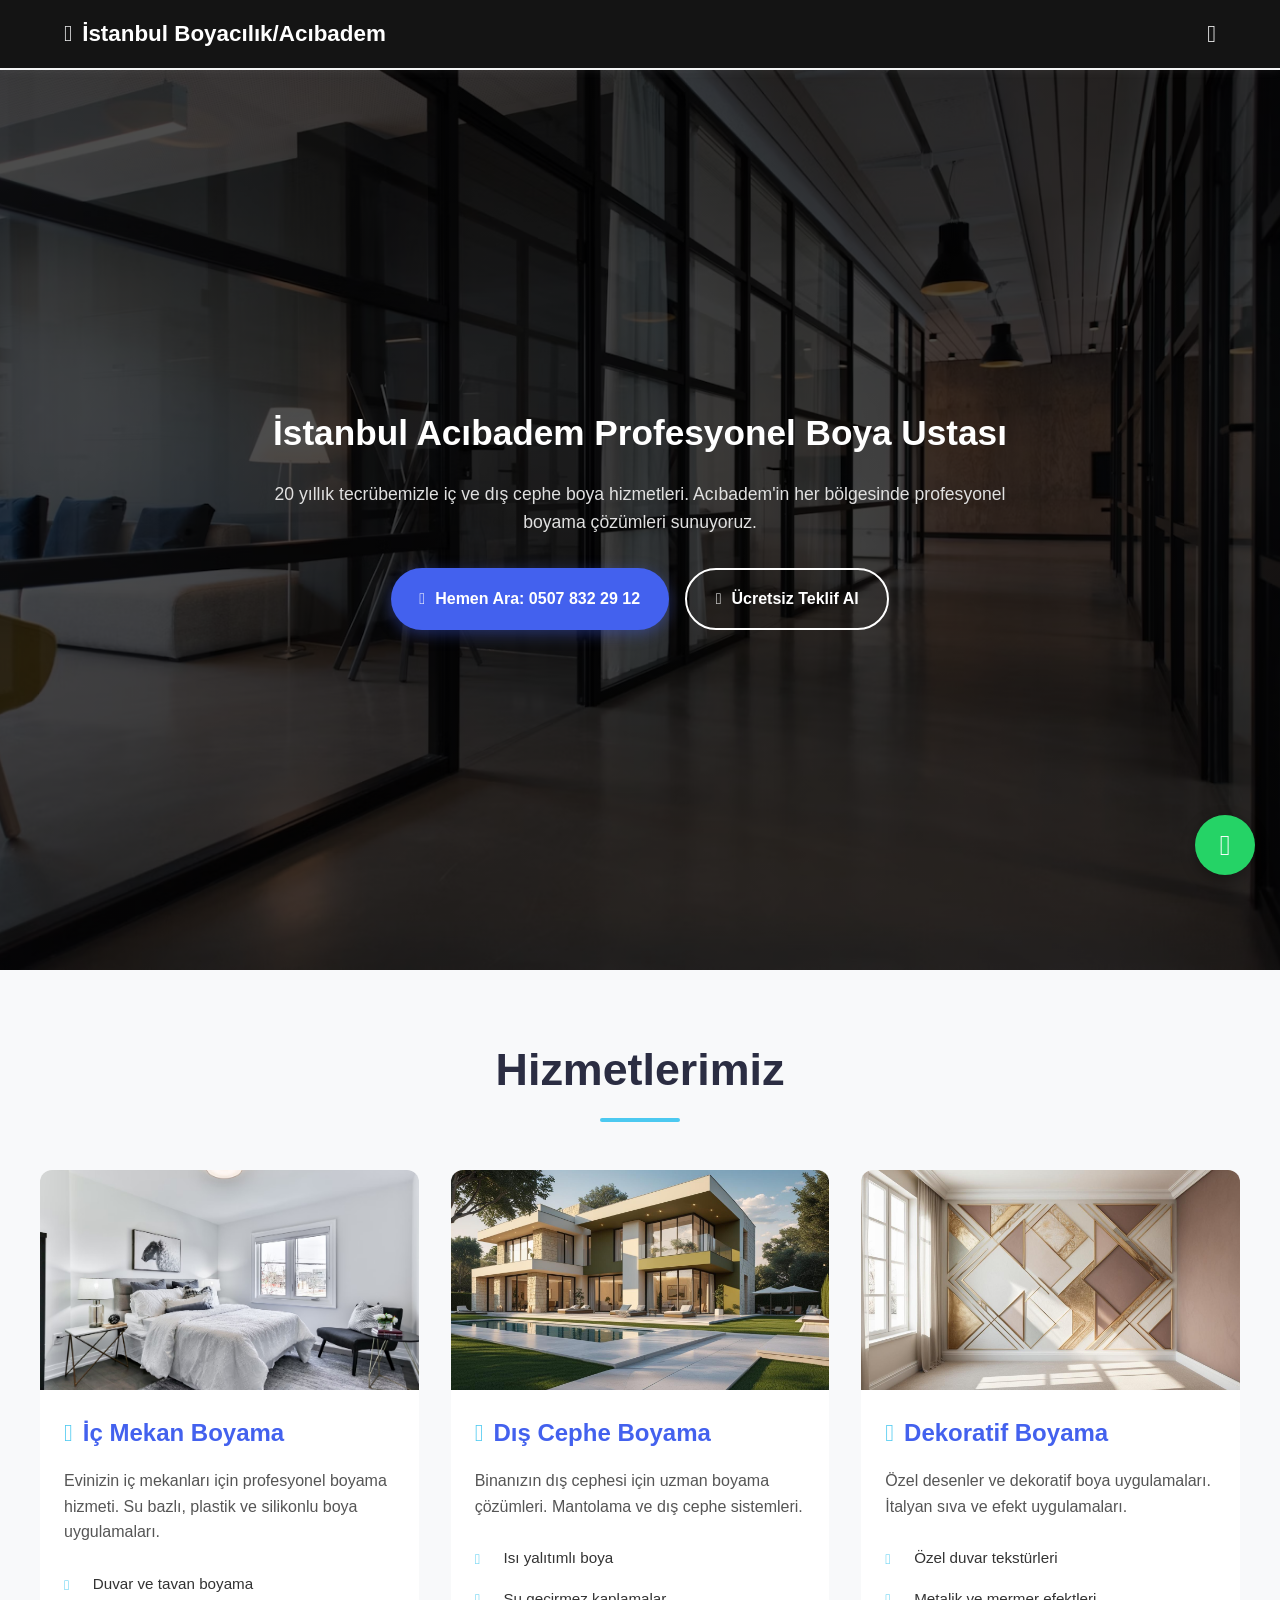
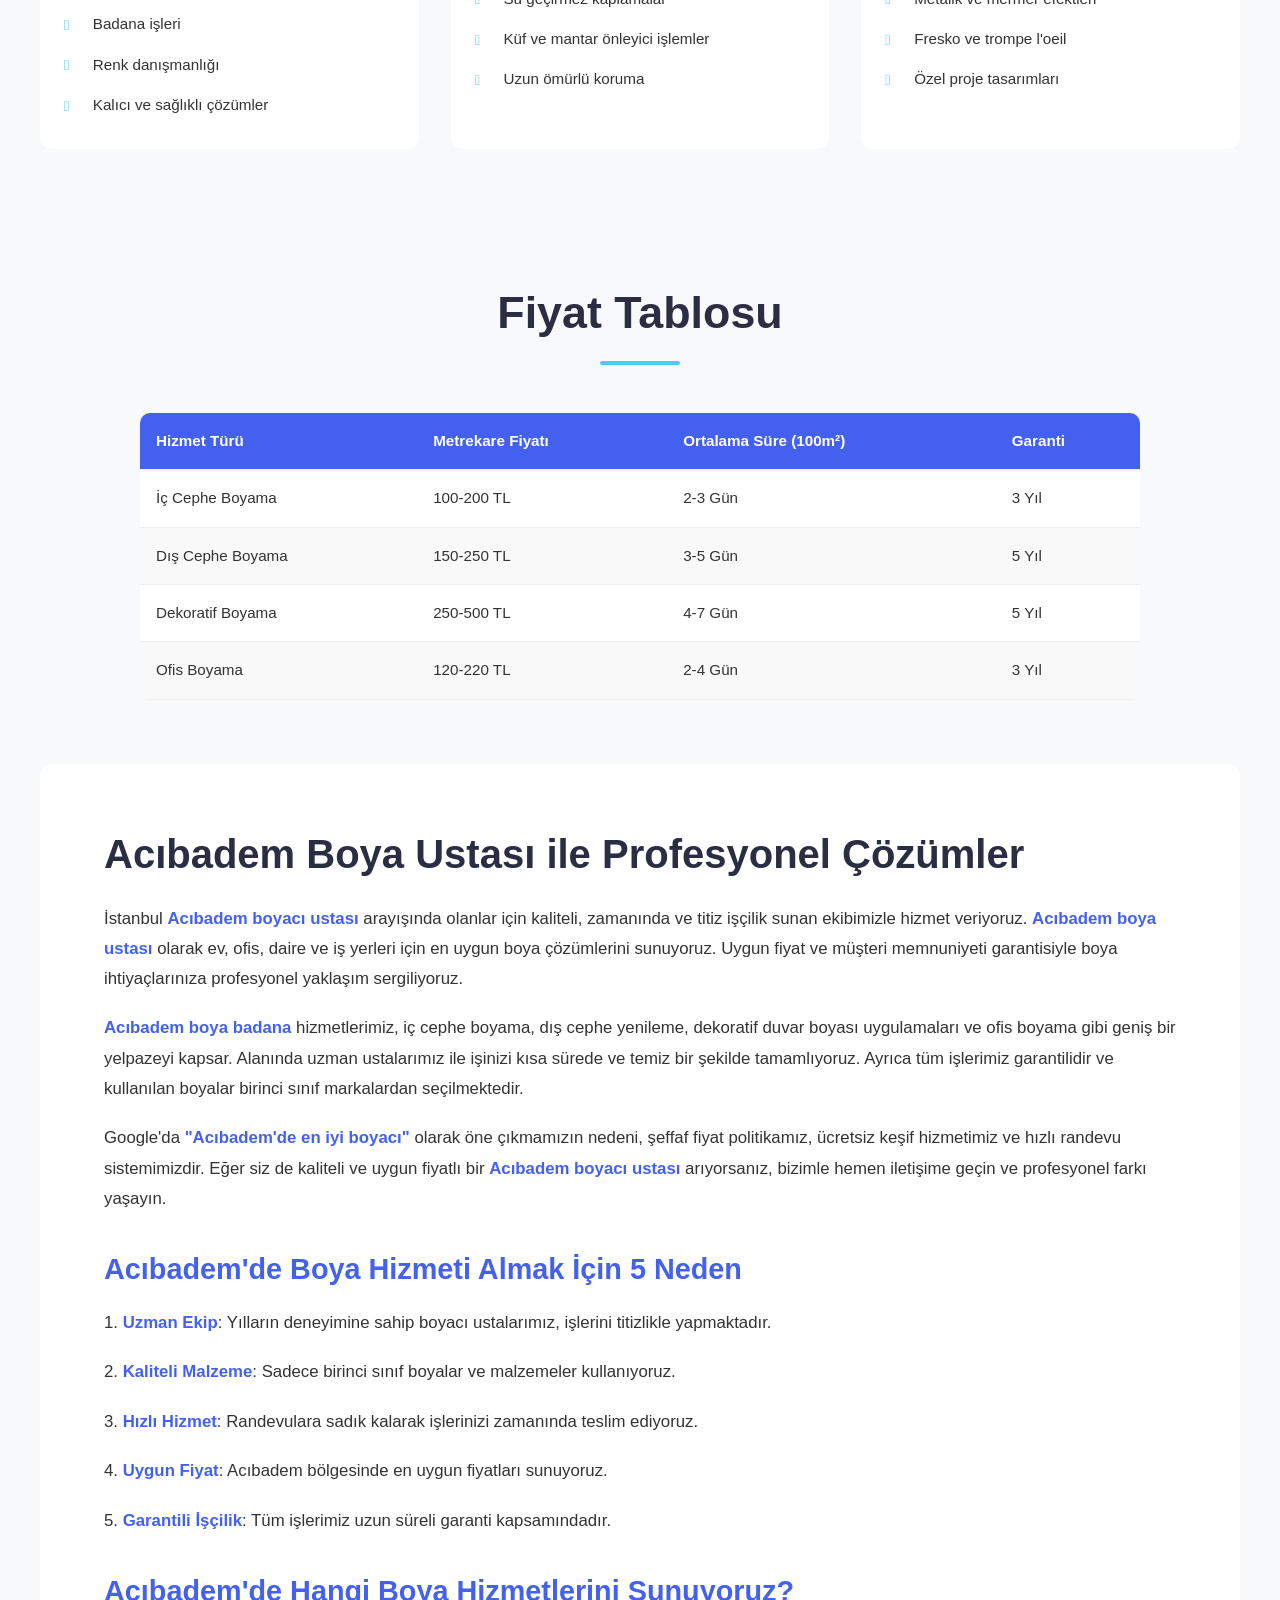
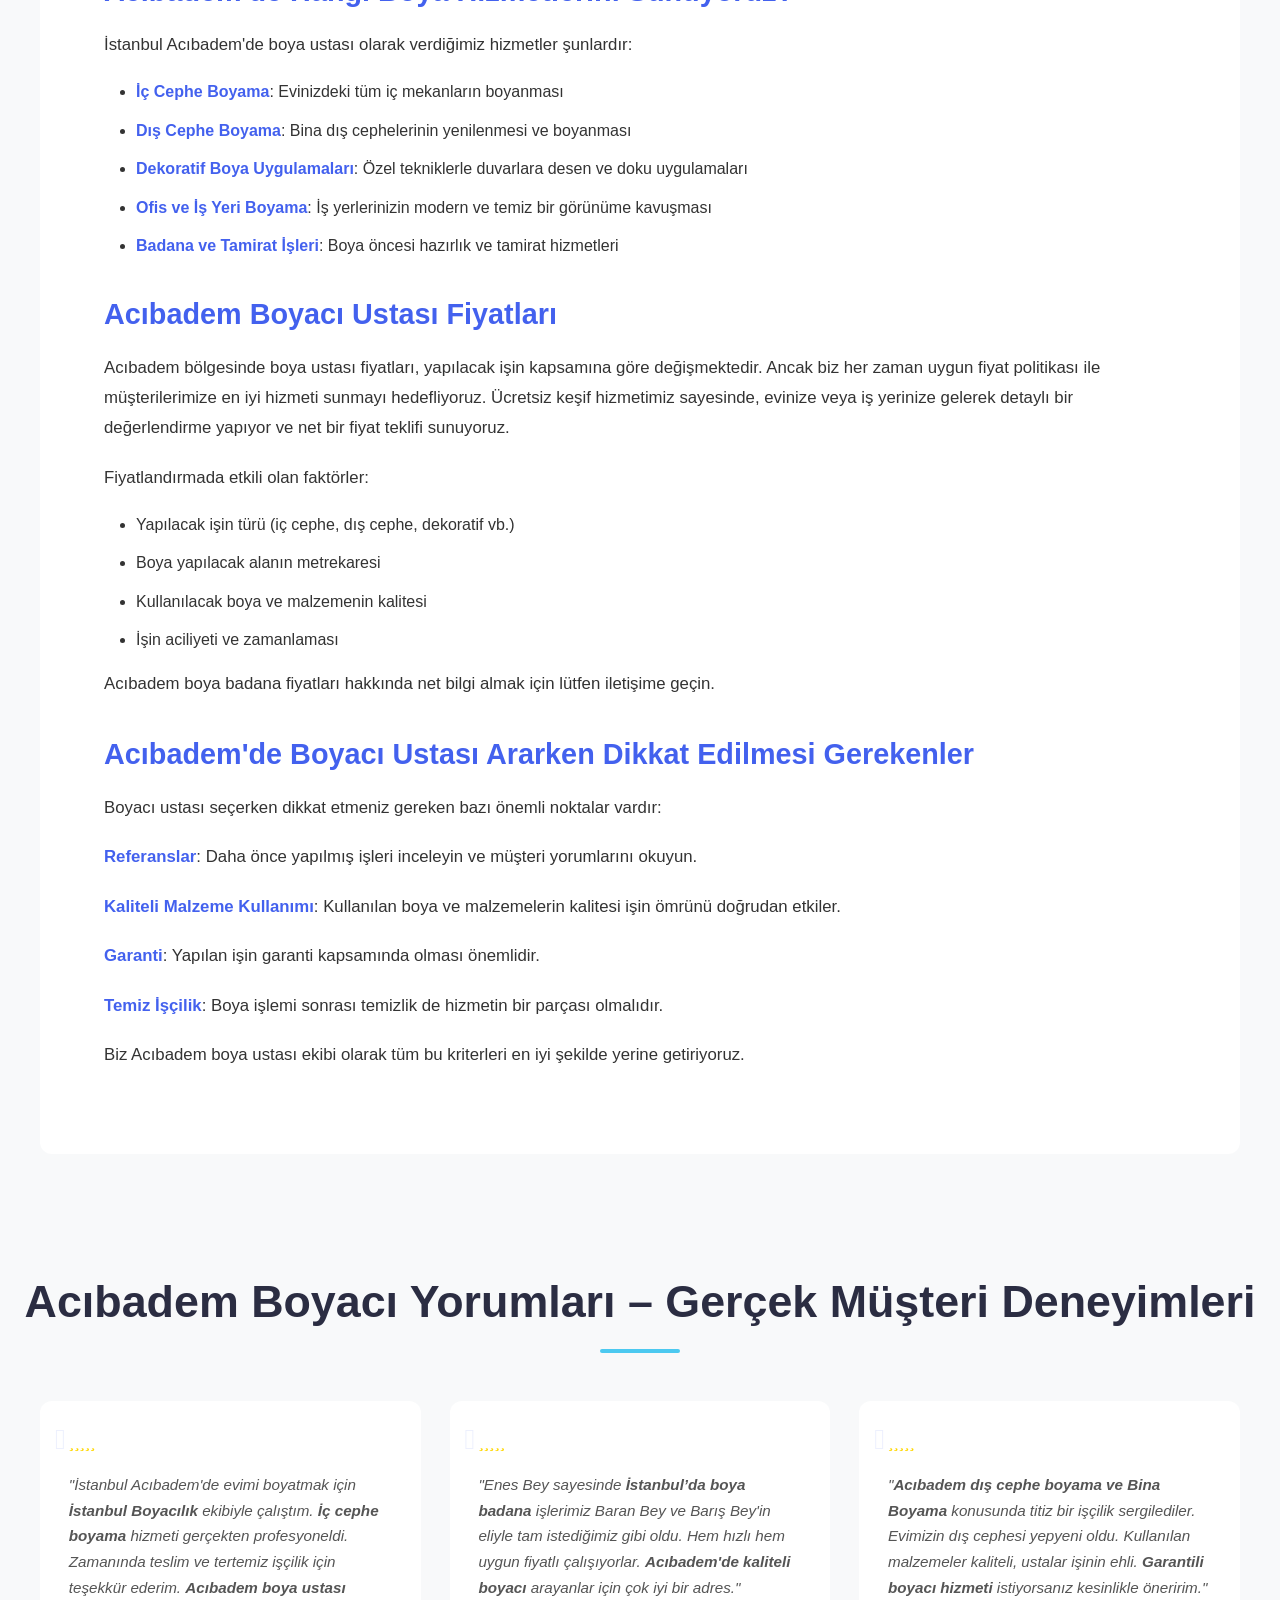
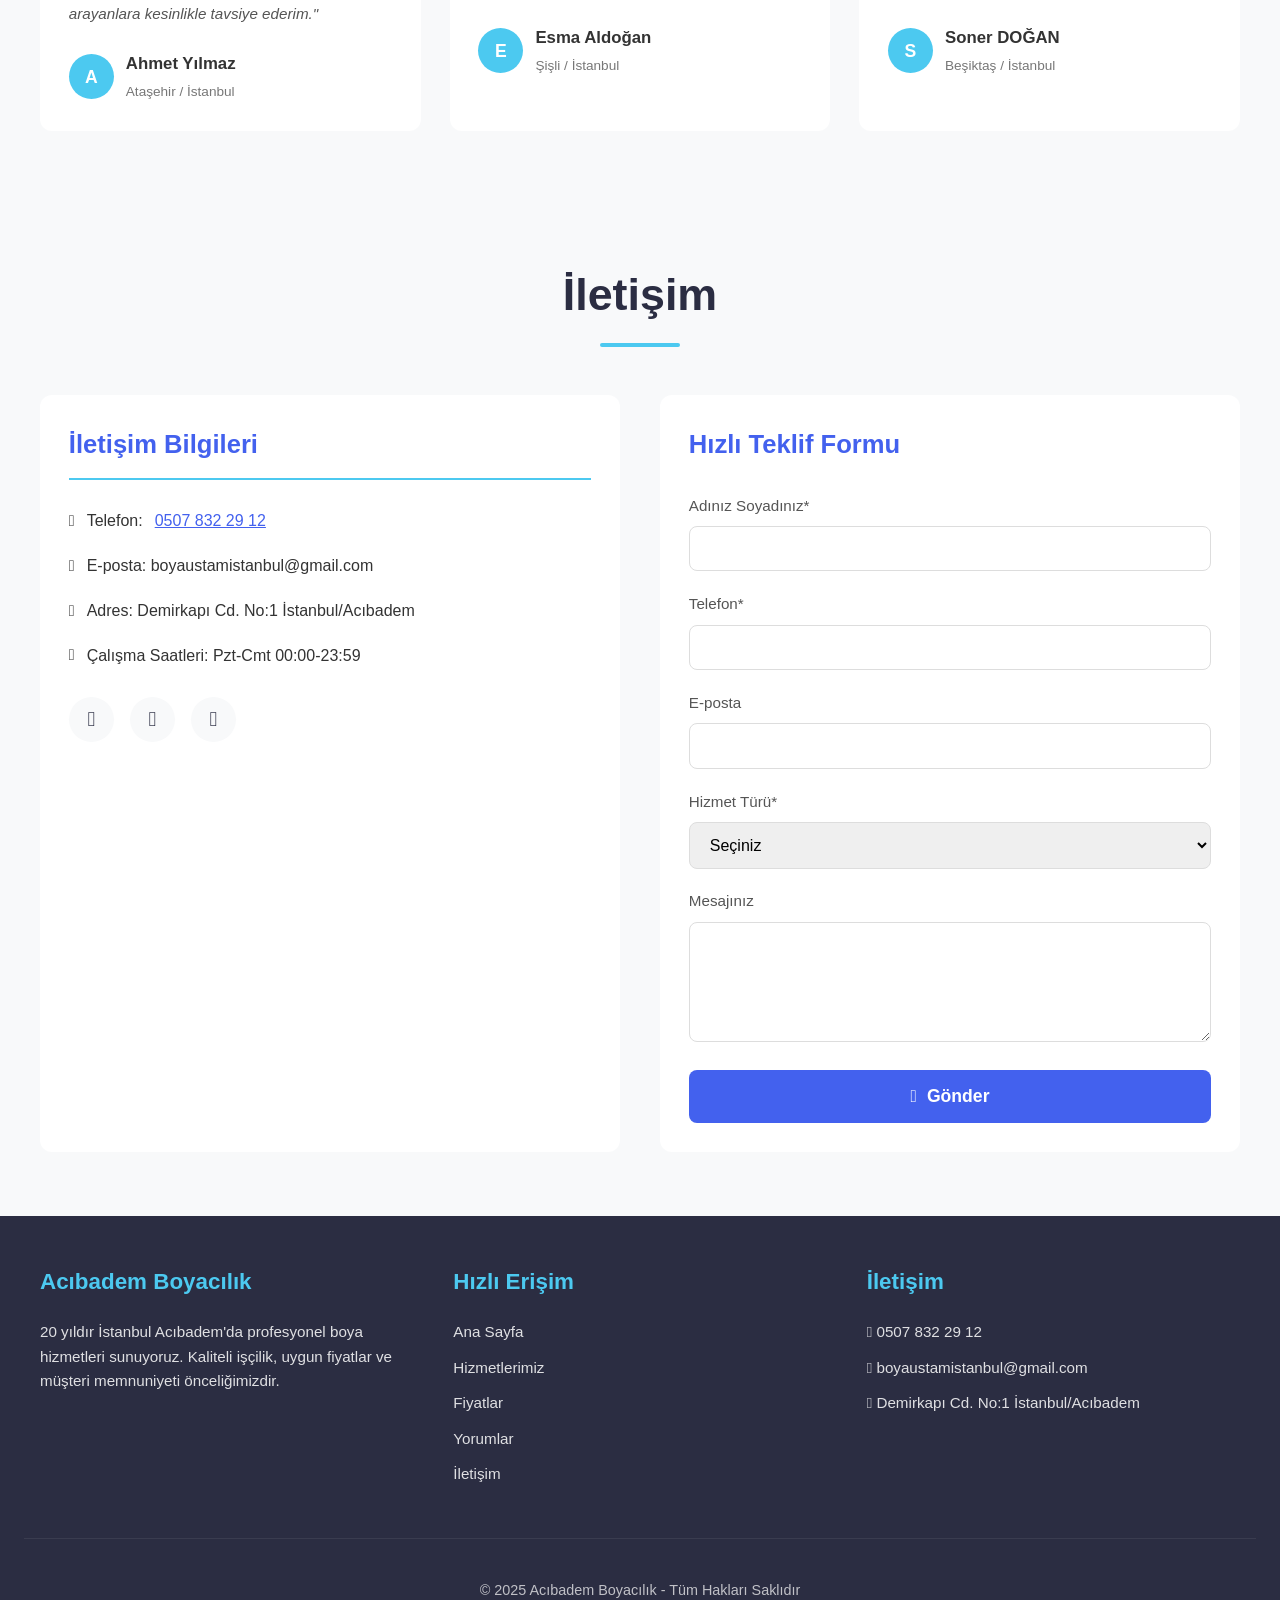
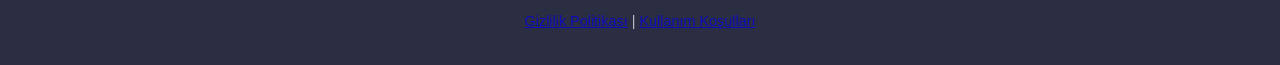
==== commit 4e328a42: "css upgrade" ====
--- a/index.html
+++ b/index.html
@@ -12,7 +12,7 @@
   <meta name="robots" content="index, follow">
 
   <link rel="icon" href="images/favicon.ico" type="image/x-icon">
-  <link rel="stylesheet" href="fontawesome-free-6.7.2-web/css/all.css">
+  
   <!-- Schema.org yapılandırılmış veri (JSON-LD) -->
   <script type="application/ld+json">
   {
@@ -49,7 +49,7 @@
     }
   }
   </script>  
-   
+    
   <style>
     :root {
       --primary: #4361ee;
@@ -261,7 +261,7 @@
     
     
   </style>
-    <link rel="stylesheet" href="style.css">
+    <link rel="stylesheet" href="styles.pure.css">
 </head>
 <body> 
     <header>
--- a/styles.pure.css
+++ b/styles.pure.css
@@ -0,0 +1,5 @@
+/*!
+ * Font Awesome Free 6.7.2 by @fontawesome - https://fontawesome.com
+ * License - https://fontawesome.com/license/free (Icons: CC BY 4.0, Fonts: SIL OFL 1.1, Code: MIT License)
+ * Copyright 2024 Fonticons, Inc.
+ */.fa{font-family:var(--fa-style-family, "Font Awesome 6 Free");font-weight:var(--fa-style,900)}.fa,.fa-solid,.fab,.fas{-moz-osx-font-smoothing:grayscale;-webkit-font-smoothing:antialiased;display:var(--fa-display,inline-block);font-style:normal;font-variant:normal;line-height:1;text-rendering:auto}.fa-solid::before,.fa::before,.fab::before,.fas::before{content:var(--fa)}.fa-solid,.fas{font-family:'Font Awesome 6 Free'}.fab{font-family:'Font Awesome 6 Brands'}.fa-1x{font-size:1em}.fa-2x{font-size:2em}.fa-3x{font-size:3em}.fa-4x{font-size:4em}.fa-5x{font-size:5em}.fa-6x{font-size:6em}.fa-7x{font-size:7em}.fa-8x{font-size:8em}.fa-9x{font-size:9em}.fa-10x{font-size:10em}.fa-ul{list-style-type:none;margin-left:var(--fa-li-margin,2.5em);padding-left:0}.fa-ul>li{position:relative}.fa-li{left:calc(-1 * var(--fa-li-width,2em));position:absolute;text-align:center;width:var(--fa-li-width,2em);line-height:inherit}.fa-border{border-color:var(--fa-border-color,#eee);border-radius:var(--fa-border-radius,.1em);border-style:var(--fa-border-style,solid);border-width:var(--fa-border-width,.08em);padding:var(--fa-border-padding,.2em .25em .15em)}@keyframes fa-beat{0%,90%{transform:scale(1)}45%{transform:scale(var(--fa-beat-scale,1.25))}}@keyframes fa-bounce{0%{transform:scale(1,1) translateY(0)}10%{transform:scale(var(--fa-bounce-start-scale-x,1.1),var(--fa-bounce-start-scale-y,.9)) translateY(0)}30%{transform:scale(var(--fa-bounce-jump-scale-x,.9),var(--fa-bounce-jump-scale-y,1.1)) translateY(var(--fa-bounce-height,-.5em))}50%{transform:scale(var(--fa-bounce-land-scale-x,1.05),var(--fa-bounce-land-scale-y,.95)) translateY(0)}57%{transform:scale(1,1) translateY(var(--fa-bounce-rebound,-.125em))}64%{transform:scale(1,1) translateY(0)}100%{transform:scale(1,1) translateY(0)}}@keyframes fa-fade{50%{opacity:var(--fa-fade-opacity,.4)}}@keyframes fa-beat-fade{0%,100%{opacity:var(--fa-beat-fade-opacity,.4);transform:scale(1)}50%{opacity:1;transform:scale(var(--fa-beat-fade-scale,1.125))}}@keyframes fa-flip{50%{transform:rotate3d(var(--fa-flip-x,0),var(--fa-flip-y,1),var(--fa-flip-z,0),var(--fa-flip-angle,-180deg))}}@keyframes fa-shake{0%{transform:rotate(-15deg)}4%{transform:rotate(15deg)}24%,8%{transform:rotate(-18deg)}12%,28%{transform:rotate(18deg)}16%{transform:rotate(-22deg)}20%{transform:rotate(22deg)}32%{transform:rotate(-12deg)}36%{transform:rotate(12deg)}100%,40%{transform:rotate(0)}}@keyframes fa-spin{0%{transform:rotate(0)}100%{transform:rotate(360deg)}}.fa-0{--fa:"\30"}.fa-1{--fa:"\31"}.fa-2{--fa:"\32"}.fa-3{--fa:"\33"}.fa-4{--fa:"\34"}.fa-5{--fa:"\35"}.fa-6{--fa:"\36"}.fa-7{--fa:"\37"}.fa-8{--fa:"\38"}.fa-9{--fa:"\39"}.fa-text-height{--fa:"\f034"}.fa-message{--fa:"\f27a"}.fa-info{--fa:"\f129"}.fa-person{--fa:"\f183"}.fa-k{--fa:"\4b"}.fa-table{--fa:"\f0ce"}.fa-bars{--fa:"\f0c9"}.fa-header{--fa:"\f1dc"}.fa-paint-brush{--fa:"\f1fc"}.fa-i-cursor{--fa:"\f246"}.fa-i{--fa:"\49"}.fa-g{--fa:"\47"}.fa-align-justify{--fa:"\f039"}.fa-e{--fa:"\45"}.fa-c{--fa:"\43"}.fa-star{--fa:"\f005"}.fa-repeat{--fa:"\f363"}.fa-box{--fa:"\f466"}.fa-weight-scale{--fa:"\f496"}.fa-weight{--fa:"\f496"}.fa-l{--fa:"\4c"}.fa-border-top-left{--fa:"\f853"}.fa-border-style{--fa:"\f853"}.fa-image{--fa:"\f03e"}.fa-marker{--fa:"\f5a1"}.fa-address-card{--fa:"\f2bb"}.fa-contact-card{--fa:"\f2bb"}.fa-left-right{--fa:"\f337"}.fa-z{--fa:"\5a"}.fa-a{--fa:"\41"}.fa-p{--fa:"\50"}.fa-ad{--fa:"\f641"}.fa-f{--fa:"\46"}.fa-map-marker{--fa:"\f041"}.fa-h{--fa:"\48"}.fa-r{--fa:"\52"}.fa-mobile-alt{--fa:"\f3cd"}.fa-phone-alt{--fa:"\f879"}.fa-tags{--fa:"\f02c"}.fa-mobile-button{--fa:"\f10b"}.fa-phone{--fa:"\f095"}.fa-text-width{--fa:"\f035"}.fa-quote-right{--fa:"\f10e"}.fa-quote-right-alt{--fa:"\f10e"}.fa-align-left{--fa:"\f036"}.fa-th{--fa:"\f00a"}.fa-envelope{--fa:"\f0e0"}.fa-border-none{--fa:"\f850"}.fa-clock{--fa:"\f017"}.fa-s{--fa:"\53"}.fa-images{--fa:"\f302"}.fa-n{--fa:"\4e"}.fa-mobile{--fa:"\f3ce"}.fa-mobile-phone{--fa:"\f3ce"}.fa-align-center{--fa:"\f037"}.fa-id-card{--fa:"\f2c2"}.fa-home{--fa:"\f015"}.fa-home-alt{--fa:"\f015"}.fa-b{--fa:"\42"}.fa-paint-roller{--fa:"\f5aa"}.fa-map-marker-alt{--fa:"\f3c5"}.fa-section{--fa:"\e447"}.fa-link{--fa:"\f0c1"}.fa-font{--fa:"\f031"}.fa-y{--fa:"\59"}.fa-copy{--fa:"\f0c5"}.fa-quote-left{--fa:"\f10d"}.fa-quote-left-alt{--fa:"\f10d"}.fa-copyright{--fa:"\f1f9"}.fa-map{--fa:"\f279"}.fa-display{--fa:"\e163"}.fa-building{--fa:"\f1ad"}.fa-t{--fa:"\54"}.fa-border-all{--fa:"\f84c"}.fa-m{--fa:"\4d"}.fa-warning{--fa:"\f071"}.fa-right-left{--fa:"\f362"}.fa-paper-plane{--fa:"\f1d8"}.fa-align-right{--fa:"\f038"}.fa-id-card-alt{--fa:"\f47f"}.fa-brush{--fa:"\f55d"}.fa-plane{--fa:"\f072"}.fa-x{--fa:"\58"}.fa-d{--fa:"\44"}:host,:root{--fa-style-family-brands:'Font Awesome 6 Brands';--fa-font-brands:normal 400 1em/1 'Font Awesome 6 Brands'}@font-face{font-family:'Font Awesome 6 Brands';font-style:normal;font-weight:400;font-display:block;src:url(https://acibadem.istanbulboyacilik.com/fontawesome-free-6.7.2-web/webfonts/fa-brands-400.woff2) format("woff2"),url(https://acibadem.istanbulboyacilik.com/fontawesome-free-6.7.2-web/webfonts/fa-brands-400.ttf) format("truetype")}.fab{font-weight:400}.fa-css3-alt{--fa:"\f38b"}.fa-google{--fa:"\f1a0"}.fa-meta{--fa:"\e49b"}.fa-css{--fa:"\e6a2"}.fa-500px{--fa:"\f26e"}.fa-facebook-f{--fa:"\f39e"}.fa-x-twitter{--fa:"\e61b"}.fa-42-group{--fa:"\e080"}.fa-instagram{--fa:"\f16d"}.fa-facebook{--fa:"\f09a"}.fa-whatsapp{--fa:"\f232"}.fa-line{--fa:"\f3c0"}.fa-html5{--fa:"\f13b"}.fa-css3{--fa:"\f13c"}.fa-js{--fa:"\f3b8"}.fa-twitter{--fa:"\f099"}:host,:root{--fa-style-family-classic:'Font Awesome 6 Free';--fa-font-regular:normal 400 1em/1 'Font Awesome 6 Free'}@font-face{font-family:'Font Awesome 6 Free';font-style:normal;font-weight:400;font-display:block;src:url(https://acibadem.istanbulboyacilik.com/fontawesome-free-6.7.2-web/webfonts/fa-regular-400.woff2) format("woff2"),url(https://acibadem.istanbulboyacilik.com/fontawesome-free-6.7.2-web/webfonts/fa-regular-400.ttf) format("truetype")}:host,:root{--fa-style-family-classic:'Font Awesome 6 Free';--fa-font-solid:normal 900 1em/1 'Font Awesome 6 Free'}@font-face{font-family:'Font Awesome 6 Free';font-style:normal;font-weight:900;font-display:block;src:url(https://acibadem.istanbulboyacilik.com/fontawesome-free-6.7.2-web/webfonts/fa-solid-900.woff2) format("woff2"),url(https://acibadem.istanbulboyacilik.com/fontawesome-free-6.7.2-web/webfonts/fa-solid-900.ttf) format("truetype")}.fa-solid,.fas{font-weight:900}@font-face{font-family:'Font Awesome 5 Brands';font-display:block;font-weight:400;src:url(https://acibadem.istanbulboyacilik.com/fontawesome-free-6.7.2-web/webfonts/fa-brands-400.woff2) format("woff2"),url(https://acibadem.istanbulboyacilik.com/fontawesome-free-6.7.2-web/webfonts/fa-brands-400.ttf) format("truetype")}@font-face{font-family:'Font Awesome 5 Free';font-display:block;font-weight:900;src:url(https://acibadem.istanbulboyacilik.com/fontawesome-free-6.7.2-web/webfonts/fa-solid-900.woff2) format("woff2"),url(https://acibadem.istanbulboyacilik.com/fontawesome-free-6.7.2-web/webfonts/fa-solid-900.ttf) format("truetype")}@font-face{font-family:'Font Awesome 5 Free';font-display:block;font-weight:400;src:url(https://acibadem.istanbulboyacilik.com/fontawesome-free-6.7.2-web/webfonts/fa-regular-400.woff2) format("woff2"),url(https://acibadem.istanbulboyacilik.com/fontawesome-free-6.7.2-web/webfonts/fa-regular-400.ttf) format("truetype")}@font-face{font-family:FontAwesome;font-display:block;src:url(https://acibadem.istanbulboyacilik.com/fontawesome-free-6.7.2-web/webfonts/fa-solid-900.woff2) format("woff2"),url(https://acibadem.istanbulboyacilik.com/fontawesome-free-6.7.2-web/webfonts/fa-solid-900.ttf) format("truetype")}@font-face{font-family:FontAwesome;font-display:block;src:url(https://acibadem.istanbulboyacilik.com/fontawesome-free-6.7.2-web/webfonts/fa-brands-400.woff2) format("woff2"),url(https://acibadem.istanbulboyacilik.com/fontawesome-free-6.7.2-web/webfonts/fa-brands-400.ttf) format("truetype")}@font-face{font-family:FontAwesome;font-display:block;src:url(https://acibadem.istanbulboyacilik.com/fontawesome-free-6.7.2-web/webfonts/fa-regular-400.woff2) format("woff2"),url(https://acibadem.istanbulboyacilik.com/fontawesome-free-6.7.2-web/webfonts/fa-regular-400.ttf) format("truetype");unicode-range:U+F003,U+F006,U+F014,U+F016-F017,U+F01A-F01B,U+F01D,U+F022,U+F03E,U+F044,U+F046,U+F05C-F05D,U+F06E,U+F070,U+F087-F088,U+F08A,U+F094,U+F096-F097,U+F09D,U+F0A0,U+F0A2,U+F0A4-F0A7,U+F0C5,U+F0C7,U+F0E5-F0E6,U+F0EB,U+F0F6-F0F8,U+F10C,U+F114-F115,U+F118-F11A,U+F11C-F11D,U+F133,U+F147,U+F14E,U+F150-F152,U+F185-F186,U+F18E,U+F190-F192,U+F196,U+F1C1-F1C9,U+F1D9,U+F1DB,U+F1E3,U+F1EA,U+F1F7,U+F1F9,U+F20A,U+F247-F248,U+F24A,U+F24D,U+F255-F25B,U+F25D,U+F271-F274,U+F278,U+F27B,U+F28C,U+F28E,U+F29C,U+F2B5,U+F2B7,U+F2BA,U+F2BC,U+F2BE,U+F2C0-F2C1,U+F2C3,U+F2D0,U+F2D2,U+F2D4,U+F2DC}@font-face{font-family:FontAwesome;font-display:block;src:url(https://acibadem.istanbulboyacilik.com/fontawesome-free-6.7.2-web/webfonts/fa-v4compatibility.woff2) format("woff2"),url(https://acibadem.istanbulboyacilik.com/fontawesome-free-6.7.2-web/webfonts/fa-v4compatibility.ttf) format("truetype");unicode-range:U+F041,U+F047,U+F065-F066,U+F07D-F07E,U+F080,U+F08B,U+F08E,U+F090,U+F09A,U+F0AC,U+F0AE,U+F0B2,U+F0D0,U+F0D6,U+F0E4,U+F0EC,U+F10A-F10B,U+F123,U+F13E,U+F148-F149,U+F14C,U+F156,U+F15E,U+F160-F161,U+F163,U+F175-F178,U+F195,U+F1F8,U+F219,U+F27A}section{padding:4rem 1.5rem}.section-title{text-align:center;margin-bottom:3rem}.section-title h2{font-size:2.2rem;color:var(--dark);position:relative;display:inline-block;padding-bottom:1rem}.section-title h2::after{content:'';position:absolute;bottom:0;left:50%;transform:translateX(-50%);width:80px;height:4px;background:var(--accent);border-radius:2px}.services-grid{display:grid;grid-template-columns:1fr;gap:2rem;max-width:1200px;margin:0 auto}.service-card{background:#fff;border-radius:12px;overflow:hidden;box-shadow:var(--shadow);transition:var(--transition)}.service-card:hover{transform:translateY(-8px);box-shadow:0 12px 25px rgba(0,0,0,.12)}.service-img{height:220px;overflow:hidden}.service-img img{width:100%;height:100%;object-fit:cover;transition:transform .5s ease}.service-card:hover .service-img img{transform:scale(1.05)}.service-content{padding:1.5rem}.service-content h3{font-size:1.4rem;margin-bottom:1rem;color:var(--primary);display:flex;align-items:center;gap:10px}.service-content h3 i{color:var(--accent)}.service-content p{margin-bottom:1.2rem;color:#555;font-size:1rem}.service-features{list-style:none;padding:0}.service-features li{padding:.5rem 0;position:relative;padding-left:1.8rem;font-size:.95rem}.service-features li::before{content:'\f00c';font-family:'Font Awesome 5 Free';font-weight:900;position:absolute;left:0;top:.6rem;color:var(--accent);font-size:.9rem}.pricing{background:#f8f9fa}.pricing-table{width:100%;overflow-x:auto;margin:0 auto;border-radius:10px;box-shadow:var(--shadow);max-width:1000px}table{width:100%;border-collapse:collapse;background:#fff;min-width:600px}td,th{padding:1rem;text-align:left;border-bottom:1px solid #eee;font-size:.95rem}th{background-color:var(--primary);color:#fff;font-weight:600}tr:nth-child(even){background-color:#f9f9f9}tr:hover{background-color:#f1f1f1}.seo-content{background:#fff;padding:3rem 1.5rem;border-radius:12px;box-shadow:var(--shadow);max-width:1200px;margin:0 auto 3rem}.seo-content h1{font-size:2.2rem;color:var(--dark);margin-bottom:1.5rem;line-height:1.3}.seo-content h2{font-size:1.8rem;color:var(--primary);margin:2rem 0 1rem}.seo-content p{margin-bottom:1.2rem;line-height:1.8;font-size:1.05rem}.seo-content strong{color:var(--primary)}.seo-content ul{margin:1rem 0 1rem 2rem}.seo-content li{margin-bottom:.8rem;line-height:1.6}.testimonials-grid{display:grid;grid-template-columns:1fr;gap:1.8rem;max-width:1200px;margin:0 auto}.testimonial-card{background:#fff;padding:1.8rem;border-radius:12px;box-shadow:var(--shadow);position:relative}.testimonial-card::before{content:'\f10d';font-family:'Font Awesome 5 Free';font-weight:900;position:absolute;top:15px;left:15px;font-size:1.8rem;color:rgba(67,97,238,.1)}.rating{color:gold;margin-bottom:1rem;font-size:1rem}.testimonial-content{font-style:italic;margin-bottom:1.5rem;color:#555;line-height:1.7;font-size:.95rem}.client-info{display:flex;align-items:center;gap:12px}.client-avatar{width:45px;height:45px;border-radius:50%;background:var(--accent);display:flex;align-items:center;justify-content:center;color:#fff;font-weight:700;font-size:1.1rem}.client-details h4{font-weight:600;margin-bottom:.2rem;font-size:1.05rem}.client-details p{color:#777;font-size:.85rem}.contact-container{display:grid;grid-template-columns:1fr;gap:2.5rem;max-width:1200px;margin:0 auto}.contact-info{background:#fff;padding:1.8rem;border-radius:12px;box-shadow:var(--shadow)}.contact-info h3{font-size:1.6rem;color:var(--primary);margin-bottom:1.8rem;padding-bottom:.8rem;border-bottom:2px solid var(--accent)}.contact-info p{margin:1.2rem 0;font-size:1rem;display:flex;align-items:center;gap:12px}.social-links{display:flex;gap:1rem;margin-top:1.8rem}.social-links a{width:45px;height:45px;background:var(--light);border-radius:50%;display:flex;align-items:center;justify-content:center;font-size:1.3rem;color:var(--dark);text-decoration:none;transition:var(--transition)}.social-links a:hover{background:var(--primary);color:#fff;transform:translateY(-3px)}.contact-form{background:#fff;padding:1.8rem;border-radius:12px;box-shadow:var(--shadow)}.contact-form h3{font-size:1.6rem;color:var(--primary);margin-bottom:1.8rem}.form-group{margin-bottom:1.3rem}.form-group label{display:block;margin-bottom:.5rem;font-weight:500;color:#555;font-size:.95rem}.form-group input,.form-group select,.form-group textarea{width:100%;padding:.8rem 1rem;border:1px solid #ddd;border-radius:8px;font-size:1rem;font-family:Roboto,sans-serif;transition:var(--transition)}.form-group input:focus,.form-group select:focus,.form-group textarea:focus{outline:0;border-color:var(--accent);box-shadow:0 0 0 3px rgba(76,201,240,.2)}.form-group textarea{resize:vertical;min-height:120px}.btn-form{width:100%;padding:1rem;background:var(--primary);color:#fff;border:none;border-radius:8px;font-size:1.1rem;font-weight:600;cursor:pointer;transition:var(--transition);display:flex;justify-content:center;align-items:center;gap:10px}.btn-form:hover{background:#3251d4;transform:translateY(-2px)}footer{background:var(--dark);color:#fff;padding:3rem 1.5rem 1.5rem}.footer-content{display:grid;grid-template-columns:1fr;gap:2.5rem;max-width:1200px;margin:0 auto}.footer-section h3{font-size:1.4rem;margin-bottom:1.3rem;color:var(--accent)}.footer-section li,.footer-section p{margin-bottom:.7rem;opacity:.85;font-size:.95rem}.footer-section ul{list-style:none}.footer-section a{color:#fff;text-decoration:none;transition:var(--transition)}.footer-section a:hover{color:var(--accent)}.copyright{text-align:center;padding-top:2.5rem;margin-top:2.5rem;border-top:1px solid rgba(255,255,255,.1);font-size:.9rem;opacity:.7}.copyright p{margin-bottom:.5rem}@media (min-width:576px){.hero h1{font-size:2.5rem}.hero p{font-size:1.2rem}.services-grid{grid-template-columns:repeat(auto-fit,minmax(300px,1fr))}.testimonials-grid{grid-template-columns:repeat(auto-fit,minmax(300px,1fr))}.seo-content h1{font-size:2.5rem}}@media (min-width:768px){.mobile-menu-button{display:none}.main-nav{position:static;flex-direction:row;background:0 0;transform:none;display:flex;padding:0;width:auto}.main-nav li{width:auto;margin:0}.main-nav li a{padding:.5rem 1rem;border-radius:30px}.hero{margin-top:0}.hero h1{font-size:3rem}.section-title h2{font-size:2.5rem}.contact-container{grid-template-columns:repeat(auto-fit,minmax(350px,1fr))}.footer-content{grid-template-columns:repeat(auto-fit,minmax(250px,1fr))}}@media (min-width:992px){.hero h1{font-size:3.5rem}.hero p{font-size:1.3rem}.section-title h2{font-size:2.8rem}.service-content h3{font-size:1.5rem}.seo-content{padding:4rem}}:root{--primary:#4361ee;--secondary:#3a0ca3;--accent:#4cc9f0;--light:#f8f9fa;--dark:#2b2d42;--success:#25D366;--warning:#FF9E00;--shadow:0 4px 12px rgba(255, 255, 255, 0.1);--transition:all 0.3s ease}*{margin:0;padding:0;box-sizing:border-box}body{font-family:Roboto,sans-serif;line-height:1.6;color:#333;background:var(--light);overflow-x:hidden}header{background-color:rgba(0,0,0,.92);position:fixed;width:100%;top:0;z-index:1000;box-shadow:0 2px 10px rgba(184,183,183,.1)}nav{display:flex;justify-content:space-between;align-items:center;padding:1rem 5%;max-width:1400px;margin:0 auto}.logo{font-size:1.4rem;font-weight:700;color:#fff;display:flex;align-items:center;gap:10px}.logo i{color:var(--light)}.main-nav{position:fixed;top:70px;left:0;right:0;background:rgba(78,78,78,.95);flex-direction:column;padding:1rem;align-items:center;transform:translateY(-150%);transition:transform .4s ease;z-index:999;gap:0;display:flex}.main-nav.active{transform:translateY(0)}.main-nav li{margin:.5rem 0;width:100%;text-align:center}.main-nav li a{display:block;padding:1rem;border-radius:0;text-decoration:none;color:#fff;font-weight:500;transition:var(--transition)}.main-nav li a.active,.main-nav li a:hover{background-color:var(--primary);color:#fff}.mobile-menu-button{display:block;background:0 0;border:none;color:#fff;font-size:1.5rem;cursor:pointer;z-index:1001}.hero{position:relative;height:100vh;background:linear-gradient(rgba(0,0,0,.7),rgba(0,0,0,.7)),url(images/gallery/istanbul-boya-ustas-IsYeri.WebP) center/cover no-repeat;display:flex;justify-content:center;align-items:center;text-align:center;color:#fff;padding:0 1rem;margin-top:70px}.hero-content{max-width:800px;padding:1rem}.hero h1{font-size:2.2rem;margin-bottom:1.5rem;line-height:1.3}.hero p{font-size:1.1rem;margin-bottom:2rem;color:#e0e0e0}.hero-buttons{display:flex;justify-content:center;gap:1rem;flex-wrap:wrap}.btn{padding:1rem 1.8rem;border-radius:50px;font-weight:600;font-size:1rem;text-decoration:none;transition:var(--transition);display:inline-flex;align-items:center;gap:10px;white-space:nowrap}.btn-primary{background:var(--primary);color:#fff;box-shadow:0 4px 15px rgba(67,97,238,.4)}.btn-primary:hover{background:#3251d4;transform:translateY(-3px);box-shadow:0 6px 20px rgba(67,97,238,.5)}.btn-secondary{background:0 0;color:#fff;border:2px solid #fff}.btn-secondary:hover{background:rgba(255,255,255,.1);transform:translateY(-3px)}.whatsapp-button{position:fixed;bottom:25px;right:25px;background:var(--success);color:#fff;width:60px;height:60px;border-radius:50%;display:flex;align-items:center;justify-content:center;font-size:1.8rem;text-decoration:none;box-shadow:0 5px 15px rgba(0,0,0,.3);z-index:100;transition:var(--transition)}.whatsapp-button:hover{transform:scale(1.1)}
